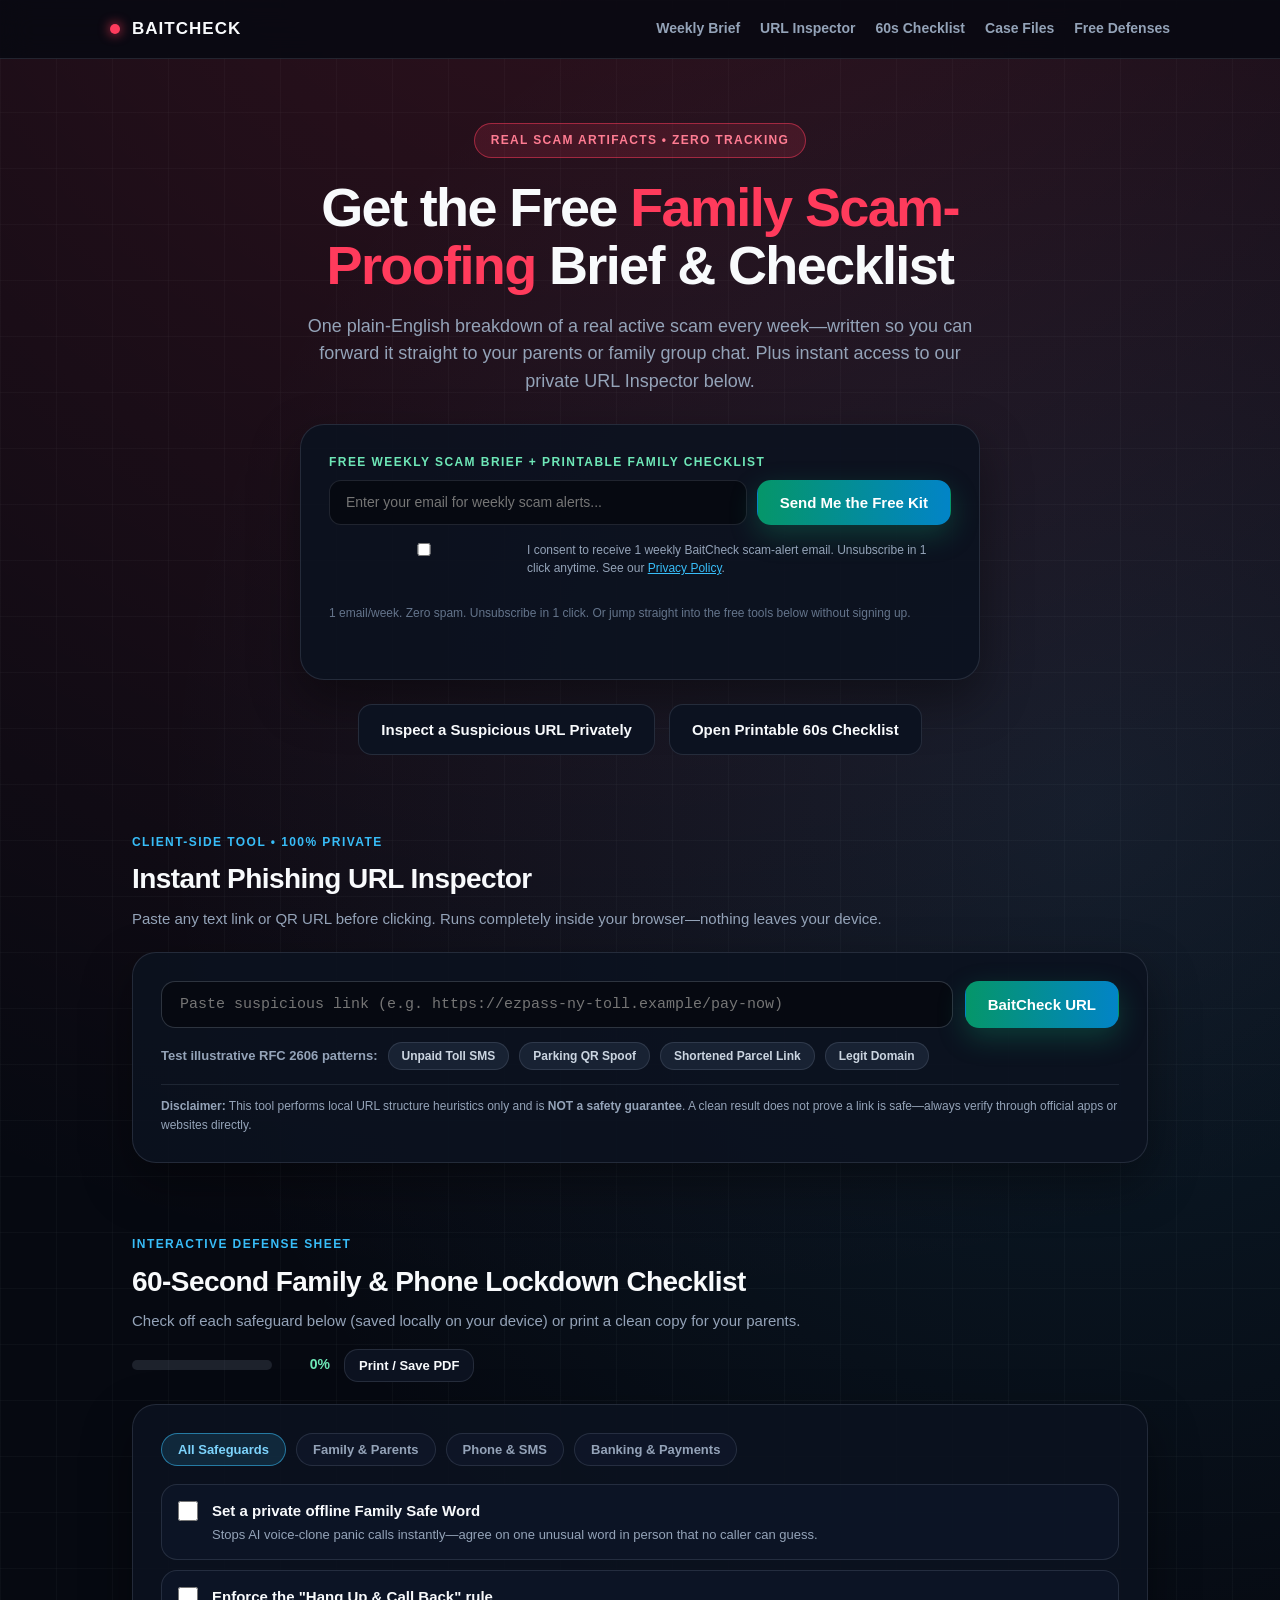
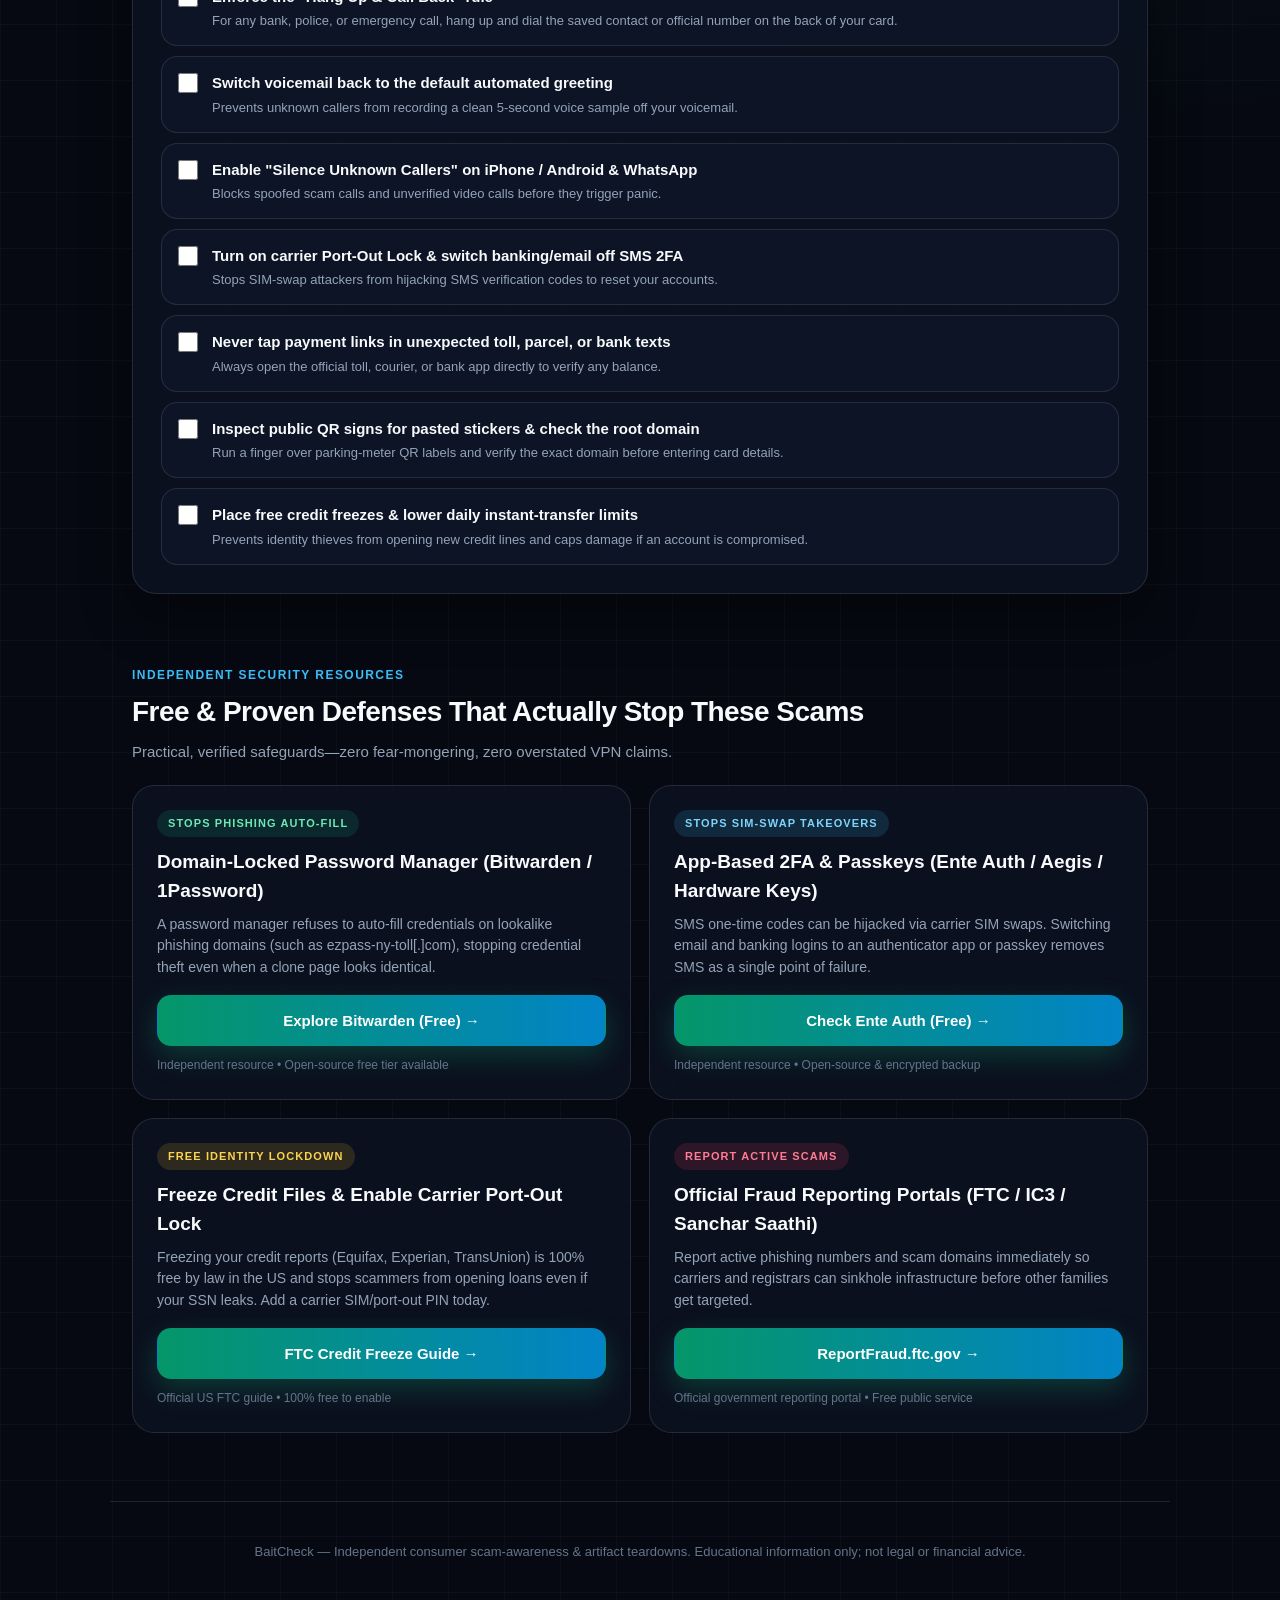
==== index.html @ c1490279 "deploy: initial BaitCheck static hub" ====
<!doctype html>
<html lang="en">
  <head>
    <meta charset="UTF-8" />
    <meta name="viewport" content="width=device-width, initial-scale=1.0" />
    <title>BaitCheck — Free Family Scam Checklist &amp; Private URL Inspector</title>
    <meta
      name="description"
      content="Real consumer scam teardowns, 60-second printable Family Scam-Proofing Checklist, and a 100% private client-side Phishing URL Inspector from BaitCheck."
    />
    <link rel="stylesheet" href="./styles.css" />
  </head>
  <body>
    <header class="nav">
      <div class="container nav-inner">
        <a href="#" class="brand">
          <span class="rec-dot"></span>
          <span id="brand-name">BAITCHECK</span>
        </a>
        <nav class="nav-links">
          <a href="#newsletter">Weekly Brief</a>
          <a href="#inspector">URL Inspector</a>
          <a href="#checklist">60s Checklist</a>
          <a href="#cases">Case Files</a>
          <a href="#tools">Free Defenses</a>
        </nav>
      </div>
    </header>

    <main class="container">
      <!-- Primary Funnel Above the Fold: Email Capture + Immediate Free Checklist -->
      <section class="hero">
        <div class="pill">REAL SCAM ARTIFACTS • ZERO TRACKING</div>
        <h1>
          Get the Free <span>Family Scam-Proofing</span> Brief &amp; Checklist
        </h1>
        <p id="brand-tagline">
          One plain-English breakdown of a real active scam every week—written so you can
          forward it straight to your parents or family group chat. Plus instant access to our private URL Inspector below.
        </p>

        <div id="newsletter" class="panel" style="max-width: 680px; margin: 0 auto 24px; text-align: left;">
          <div class="section-kicker" style="color: #6ee7b7; margin-bottom: 8px;">
            FREE WEEKLY SCAM BRIEF + PRINTABLE FAMILY CHECKLIST
          </div>
          <form id="newsletter-form" class="newsletter-form" style="max-width: 100%;">
            <input type="email" id="newsletter-email" required placeholder="Enter your email for weekly scam alerts..." />
            <button type="submit" class="btn btn-primary">Send Me the Free Kit</button>
            <label style="width: 100%; display: flex; align-items: flex-start; gap: 8px; font-size: 12px; color: #94a3b8; margin-top: 6px; cursor: pointer;">
              <input type="checkbox" id="newsletter-consent" required style="margin-top: 2px; accent-color: #10b981;" />
              <span>I consent to receive 1 weekly BaitCheck scam-alert email. Unsubscribe in 1 click anytime. See our <a href="./privacy.html" style="color: #38bdf8;">Privacy Policy</a>.</span>
            </label>
            <div id="newsletter-msg" class="newsletter-msg"></div>
          </form>
          <p style="font-size: 12px; color: #64748b; margin-top: 10px;">
            1 email/week. Zero spam. Unsubscribe in 1 click. Or jump straight into the free tools below without signing up.
          </p>
        </div>

        <div class="hero-actions">
          <a href="#inspector" class="btn btn-secondary">Inspect a Suspicious URL Privately</a>
          <a href="#checklist" class="btn btn-secondary">Open Printable 60s Checklist</a>
        </div>
      </section>

      <!-- Tool 1: Client-side URL Phishing Inspector -->
      <section id="inspector" class="section">
        <div class="section-header">
          <div>
            <div class="section-kicker">CLIENT-SIDE TOOL • 100% PRIVATE</div>
            <h2>Instant Phishing URL Inspector</h2>
            <p class="section-sub">
              Paste any text link or QR URL before clicking. Runs completely inside your browser—nothing leaves your device.
            </p>
          </div>
        </div>
        <div class="panel">
          <form id="url-form" class="url-form">
            <input
              id="url-input"
              class="url-input"
              type="text"
              placeholder="Paste suspicious link (e.g. https://ezpass-ny-toll.example/pay-now)"
              autocomplete="off"
              spellcheck="false"
            />
            <button type="submit" class="btn btn-primary">BaitCheck URL</button>
          </form>

          <div class="sample-row">
            <span class="sample-label">Test illustrative RFC 2606 patterns:</span>
            <button type="button" class="chip" data-sample="https://ezpass-ny-toll.example/pay-now">
              Unpaid Toll SMS
            </button>
            <button type="button" class="chip" data-sample="https://example-city-gov.pay-zone.example/pay">
              Parking QR Spoof
            </button>
            <button type="button" class="chip" data-sample="https://bit.ly/example-parcel">
              Shortened Parcel Link
            </button>
            <button type="button" class="chip" data-sample="https://accounts.google.com/signin">
              Legit Domain
            </button>
          </div>

          <p style="font-size: 12px; color: #94a3b8; margin-top: 14px; border-top: 1px solid rgba(148,163,184,0.14); padding-top: 12px;">
            <strong>Disclaimer:</strong> This tool performs local URL structure heuristics only and is <strong>NOT a safety guarantee</strong>. A clean result does not prove a link is safe—always verify through official apps or websites directly.
          </p>

          <div id="url-result" class="url-result" aria-live="polite"></div>
        </div>
      </section>

      <!-- Tool 2: 60-Second Family Lockdown Checklist -->
      <section id="checklist" class="section">
        <div class="section-header">
          <div>
            <div class="section-kicker">INTERACTIVE DEFENSE SHEET</div>
            <h2>60-Second Family &amp; Phone Lockdown Checklist</h2>
            <p class="section-sub">
              Check off each safeguard below (saved locally on your device) or print a clean copy for your parents.
            </p>
          </div>
          <div class="progress-bar-wrap">
            <div class="progress-track">
              <div id="checklist-progress-fill" class="progress-fill"></div>
            </div>
            <span id="checklist-progress-pct" class="progress-pct">0%</span>
            <button type="button" id="print-checklist" class="btn btn-secondary no-print" style="padding: 8px 14px; font-size: 13px;">
              Print / Save PDF
            </button>
          </div>
        </div>

        <div class="panel">
          <div class="tabs" id="checklist-tabs">
            <button type="button" class="tab-btn active" data-cat="all">All Safeguards</button>
            <button type="button" class="tab-btn" data-cat="family">Family &amp; Parents</button>
            <button type="button" class="tab-btn" data-cat="mobile">Phone &amp; SMS</button>
            <button type="button" class="tab-btn" data-cat="finance">Banking &amp; Payments</button>
          </div>
          <div id="checklist-items" class="checklist"></div>
        </div>
      </section>

      <!-- Auto-synced Case Files Archive -->
      <section id="cases" class="section">
        <div class="section-header">
          <div>
            <div class="section-kicker">VERIFIED TEARDOWN ARCHIVE</div>
            <h2>Recent BaitCheck Case Files</h2>
            <p class="section-sub">
              Written red-flag notes and defense protocols from our consumer scam breakdowns.
            </p>
          </div>
        </div>
        <div id="case-files-grid" class="cards-grid"></div>
      </section>

      <!-- Honest Independent Defenses (Zero fake partner claims!) -->
      <section id="tools" class="section">
        <div class="section-header">
          <div>
            <div class="section-kicker">INDEPENDENT SECURITY RESOURCES</div>
            <h2>Free &amp; Proven Defenses That Actually Stop These Scams</h2>
            <p class="section-sub">
              Practical, verified safeguards—zero fear-mongering, zero overstated VPN claims.
            </p>
          </div>
        </div>

        <div id="disclosure-banner" class="disclosure" style="display: none;"></div>
        <div id="affiliate-cards" class="cards-grid"></div>
      </section>
    </main>

    <footer class="footer container">
      <p>
        BaitCheck — Independent consumer scam-awareness &amp; artifact teardowns. Educational information only; not legal or financial advice.
      </p>
    </footer>

    <script src="./config.js"></script>
    <script src="./episodes-data.js"></script>
    <script src="./app.js"></script>
  </body>
</html>
---- styles.css ----
:root {
  --bg: #060911;
  --surface: #0c1220;
  --surface-2: #11192c;
  --border: rgba(148, 163, 184, 0.18);
  --text: #f8fafc;
  --muted: #94a3b8;
  --danger: #ff3b5c;
  --danger-bg: rgba(255, 59, 92, 0.14);
  --cyan: #38bdf8;
  --cyan-bg: rgba(56, 189, 248, 0.14);
  --emerald: #10b981;
  --emerald-bg: rgba(16, 185, 129, 0.14);
  --amber: #fbbf24;
  --amber-bg: rgba(251, 191, 36, 0.14);
}

* {
  box-sizing: border-box;
  margin: 0;
  padding: 0;
}

html {
  scroll-behavior: smooth;
}

body {
  font-family: Inter, -apple-system, BlinkMacSystemFont, 'Segoe UI', Roboto, sans-serif;
  background-color: var(--bg);
  color: var(--text);
  line-height: 1.55;
  min-height: 100vh;
  background-image:
    radial-gradient(circle at 50% -10%, rgba(255, 59, 92, 0.18), transparent 45%),
    radial-gradient(circle at 85% 25%, rgba(56, 189, 248, 0.11), transparent 35%),
    linear-gradient(to right, rgba(148, 163, 184, 0.045) 1px, transparent 1px),
    linear-gradient(to bottom, rgba(148, 163, 184, 0.045) 1px, transparent 1px);
  background-size: 100% 100%, 100% 100%, 56px 56px, 56px 56px;
}

.container {
  max-width: 1060px;
  margin: 0 auto;
  padding: 0 22px;
}

/* Header */
.nav {
  position: sticky;
  top: 0;
  z-index: 30;
  backdrop-filter: blur(14px);
  background: rgba(6, 9, 17, 0.84);
  border-bottom: 1px solid var(--border);
}

.nav-inner {
  display: flex;
  align-items: center;
  justify-content: space-between;
  padding: 16px 0;
  gap: 16px;
}

.brand {
  display: flex;
  align-items: center;
  gap: 12px;
  font-weight: 900;
  font-size: 17px;
  letter-spacing: 0.06em;
  text-transform: uppercase;
  text-decoration: none;
  color: var(--text);
}

.rec-dot {
  width: 10px;
  height: 10px;
  border-radius: 50%;
  background: var(--danger);
  box-shadow: 0 0 12px var(--danger);
}

.nav-links {
  display: flex;
  gap: 20px;
  align-items: center;
  flex-wrap: wrap;
}

.nav-links a {
  color: var(--muted);
  text-decoration: none;
  font-size: 14px;
  font-weight: 600;
  transition: color 0.15s ease;
}

.nav-links a:hover {
  color: var(--text);
}

/* Hero */
.hero {
  padding: 64px 0 42px;
  text-align: center;
}

.pill {
  display: inline-flex;
  align-items: center;
  gap: 8px;
  padding: 7px 16px;
  border-radius: 999px;
  font-size: 12px;
  font-weight: 800;
  letter-spacing: 0.11em;
  text-transform: uppercase;
  border: 1px solid rgba(255, 59, 92, 0.5);
  background: var(--danger-bg);
  color: #ff7c92;
  margin-bottom: 20px;
}

.hero h1 {
  font-size: clamp(32px, 5vw, 54px);
  font-weight: 900;
  line-height: 1.08;
  letter-spacing: -0.03em;
  max-width: 820px;
  margin: 0 auto 18px;
}

.hero h1 span {
  color: var(--danger);
}

.hero p {
  font-size: 18px;
  color: var(--muted);
  max-width: 670px;
  margin: 0 auto 28px;
}

.hero-actions {
  display: flex;
  justify-content: center;
  gap: 14px;
  flex-wrap: wrap;
}

.btn {
  display: inline-flex;
  align-items: center;
  justify-content: center;
  gap: 8px;
  padding: 13px 22px;
  border-radius: 14px;
  font-size: 15px;
  font-weight: 700;
  text-decoration: none;
  border: 1px solid transparent;
  cursor: pointer;
  transition: transform 0.12s ease, opacity 0.15s ease, border-color 0.15s ease;
}

.btn:hover {
  transform: translateY(-1px);
}

.btn-primary {
  background: linear-gradient(90deg, #059669 0%, #0284c7 100%);
  color: #fff;
  box-shadow: 0 10px 28px rgba(16, 185, 129, 0.25);
}

.btn-secondary {
  background: var(--surface);
  color: var(--text);
  border-color: var(--border);
}

.btn-secondary:hover {
  border-color: rgba(56, 189, 248, 0.55);
}

/* Sections */
.section {
  padding: 36px 0;
}

.section-header {
  display: flex;
  align-items: flex-end;
  justify-content: space-between;
  gap: 16px;
  margin-bottom: 22px;
  flex-wrap: wrap;
}

.section-kicker {
  color: var(--cyan);
  font-size: 12px;
  font-weight: 800;
  letter-spacing: 0.12em;
  text-transform: uppercase;
  margin-bottom: 6px;
}

.section h2 {
  font-size: 28px;
  font-weight: 900;
  letter-spacing: -0.02em;
}

.section-sub {
  color: var(--muted);
  font-size: 15px;
  margin-top: 6px;
}

.panel {
  background: rgba(12, 18, 32, 0.9);
  border: 1px solid var(--border);
  border-radius: 24px;
  padding: 28px;
  box-shadow: 0 20px 50px rgba(0, 0, 0, 0.4);
}

/* URL Inspector */
.url-form {
  display: flex;
  gap: 12px;
  flex-wrap: wrap;
}

.url-input {
  flex: 1;
  min-width: 240px;
  background: #060911;
  color: var(--text);
  border: 1px solid rgba(148, 163, 184, 0.28);
  border-radius: 14px;
  padding: 14px 18px;
  font-size: 15px;
  font-family: ui-monospace, SFMono-Regular, Menlo, monospace;
}

.url-input:focus {
  outline: none;
  border-color: var(--cyan);
}

.sample-row {
  display: flex;
  gap: 10px;
  flex-wrap: wrap;
  margin-top: 14px;
  align-items: center;
}

.sample-label {
  font-size: 13px;
  color: var(--muted);
  font-weight: 600;
}

.chip {
  background: rgba(30, 41, 59, 0.75);
  color: #cbd5e1;
  border: 1px solid var(--border);
  border-radius: 999px;
  padding: 6px 13px;
  font-size: 12px;
  font-weight: 700;
  cursor: pointer;
}

.chip:hover {
  border-color: var(--cyan);
  color: #fff;
}

.url-result {
  margin-top: 22px;
  border-radius: 18px;
  padding: 20px;
  border: 1px solid var(--border);
  background: #080d19;
  display: none;
}

.url-result.visible {
  display: block;
}

.verdict-row {
  display: flex;
  align-items: center;
  justify-content: space-between;
  gap: 12px;
  flex-wrap: wrap;
  margin-bottom: 16px;
}

.verdict-badge {
  display: inline-flex;
  align-items: center;
  gap: 8px;
  padding: 6px 14px;
  border-radius: 999px;
  font-size: 13px;
  font-weight: 800;
  letter-spacing: 0.08em;
}

.verdict-high {
  background: var(--danger-bg);
  color: #ff7c92;
  border: 1px solid rgba(255, 59, 92, 0.55);
}

.verdict-medium {
  background: var(--amber-bg);
  color: #fcd34d;
  border: 1px solid rgba(251, 191, 36, 0.55);
}

.verdict-low {
  background: var(--emerald-bg);
  color: #6ee7b7;
  border: 1px solid rgba(16, 185, 129, 0.55);
}

.domain-grid {
  display: grid;
  grid-template-columns: repeat(auto-fit, minmax(210px, 1fr));
  gap: 12px;
  margin-bottom: 16px;
}

.domain-box {
  background: rgba(15, 23, 42, 0.85);
  border: 1px solid var(--border);
  border-radius: 14px;
  padding: 12px 14px;
}

.domain-box small {
  display: block;
  font-size: 11px;
  color: var(--muted);
  text-transform: uppercase;
  letter-spacing: 0.08em;
  margin-bottom: 4px;
}

.domain-box code {
  font-family: ui-monospace, SFMono-Regular, Menlo, monospace;
  font-size: 14px;
  color: var(--text);
  word-break: break-all;
}

.flags-list {
  list-style: none;
  display: flex;
  flex-direction: column;
  gap: 8px;
}

.flags-list li {
  font-size: 14px;
  color: #e2e8f0;
  padding: 10px 14px;
  border-radius: 12px;
  background: rgba(30, 41, 59, 0.55);
}

/* Checklist */
.progress-bar-wrap {
  display: flex;
  align-items: center;
  gap: 14px;
  min-width: 240px;
}

.progress-track {
  flex: 1;
  min-width: 140px;
  height: 10px;
  background: rgba(148, 163, 184, 0.16);
  border-radius: 999px;
  overflow: hidden;
}

.progress-fill {
  height: 100%;
  width: 0%;
  background: linear-gradient(90deg, #10b981 0%, #38bdf8 100%);
  transition: width 0.25s ease;
}

.progress-pct {
  font-weight: 800;
  font-size: 14px;
  color: #6ee7b7;
  min-width: 44px;
  text-align: right;
}

.tabs {
  display: flex;
  gap: 10px;
  flex-wrap: wrap;
  margin-bottom: 18px;
}

.tab-btn {
  background: rgba(15, 23, 42, 0.8);
  color: var(--muted);
  border: 1px solid var(--border);
  border-radius: 999px;
  padding: 8px 16px;
  font-size: 13px;
  font-weight: 700;
  cursor: pointer;
}

.tab-btn.active {
  background: var(--cyan-bg);
  color: #7dd3fc;
  border-color: rgba(56, 189, 248, 0.55);
}

.checklist {
  display: flex;
  flex-direction: column;
  gap: 10px;
}

.check-item {
  display: flex;
  align-items: flex-start;
  gap: 14px;
  padding: 14px 16px;
  border-radius: 16px;
  background: rgba(15, 23, 42, 0.65);
  border: 1px solid var(--border);
  cursor: pointer;
  transition: border-color 0.15s ease, background 0.15s ease;
}

.check-item:hover {
  border-color: rgba(56, 189, 248, 0.45);
}

.check-item.checked {
  border-color: rgba(16, 185, 129, 0.45);
  background: rgba(16, 185, 129, 0.08);
}

.check-item input {
  width: 20px;
  height: 20px;
  margin-top: 2px;
  accent-color: var(--emerald);
  cursor: pointer;
}

.check-title {
  font-weight: 700;
  font-size: 15px;
  color: var(--text);
}

.check-item.checked .check-title {
  text-decoration: line-through;
  color: #94a3b8;
}

.check-desc {
  font-size: 13px;
  color: var(--muted);
  margin-top: 3px;
}

/* Affiliate Cards */
.disclosure {
  font-size: 13px;
  color: var(--muted);
  background: rgba(15, 23, 42, 0.72);
  border: 1px solid var(--border);
  border-radius: 12px;
  padding: 10px 14px;
  margin-bottom: 18px;
}

.cards-grid {
  display: grid;
  grid-template-columns: repeat(auto-fit, minmax(290px, 1fr));
  gap: 18px;
}

#affiliate-cards {
  grid-template-columns: repeat(2, minmax(0, 1fr));
}

@media (max-width: 720px) {
  #affiliate-cards {
    grid-template-columns: 1fr;
  }
}

.tool-card {
  background: rgba(12, 18, 32, 0.92);
  border: 1px solid var(--border);
  border-radius: 22px;
  padding: 24px;
  display: flex;
  flex-direction: column;
  justify-content: space-between;
  gap: 16px;
}

.tool-badge {
  display: inline-block;
  font-size: 11px;
  font-weight: 800;
  letter-spacing: 0.1em;
  padding: 5px 11px;
  border-radius: 999px;
  margin-bottom: 10px;
}

.accent-danger .tool-badge { background: var(--danger-bg); color: #ff7c92; }
.accent-cyan .tool-badge { background: var(--cyan-bg); color: #7dd3fc; }
.accent-emerald .tool-badge { background: var(--emerald-bg); color: #6ee7b7; }
.accent-amber .tool-badge { background: var(--amber-bg); color: #fcd34d; }

.tool-card h3 {
  font-size: 19px;
  font-weight: 800;
  margin-bottom: 8px;
}

.tool-card p {
  color: var(--muted);
  font-size: 14px;
}

.partner-note {
  font-size: 12px;
  color: #64748b;
  margin-top: 10px;
}

/* Case Files */
.case-card {
  background: rgba(12, 18, 32, 0.9);
  border: 1px solid var(--border);
  border-radius: 20px;
  padding: 22px;
  display: flex;
  flex-direction: column;
  gap: 12px;
}

.case-meta {
  display: flex;
  justify-content: space-between;
  font-size: 12px;
  font-weight: 800;
  letter-spacing: 0.08em;
  color: #ff7c92;
}

.case-card h3 {
  font-size: 18px;
  font-weight: 800;
}

.case-bullets {
  list-style: none;
  display: flex;
  flex-direction: column;
  gap: 6px;
}

.case-bullets li {
  font-size: 13px;
  color: #cbd5e1;
}

/* Newsletter */
.newsletter-box {
  background: linear-gradient(135deg, rgba(16, 185, 129, 0.12), rgba(56, 189, 248, 0.12));
  border: 1px solid rgba(56, 189, 248, 0.35);
  border-radius: 24px;
  padding: 32px;
  display: flex;
  align-items: center;
  justify-content: space-between;
  gap: 24px;
  flex-wrap: wrap;
}

.newsletter-form {
  display: flex;
  gap: 10px;
  flex-wrap: wrap;
  flex: 1;
  min-width: 260px;
  max-width: 460px;
}

.newsletter-form input {
  flex: 1;
  min-width: 190px;
  background: #060911;
  color: var(--text);
  border: 1px solid var(--border);
  border-radius: 12px;
  padding: 13px 16px;
  font-size: 14px;
}

.newsletter-msg {
  width: 100%;
  font-size: 13px;
  color: #6ee7b7;
  margin-top: 6px;
}

.footer {
  padding: 40px 0 60px;
  text-align: center;
  color: #64748b;
  font-size: 13px;
  border-top: 1px solid var(--border);
  margin-top: 32px;
}

@media print {
  body {
    background: #fff !important;
    color: #111 !important;
  }
  .nav, #inspector, #tools, #newsletter, .hero-actions, .tabs, .no-print {
    display: none !important;
  }
  .panel, .check-item, .case-card {
    background: #fff !important;
    color: #111 !important;
    border: 1px solid #ccc !important;
    box-shadow: none !important;
  }
  .check-title, .check-desc, .section h2 {
    color: #111 !important;
  }
}
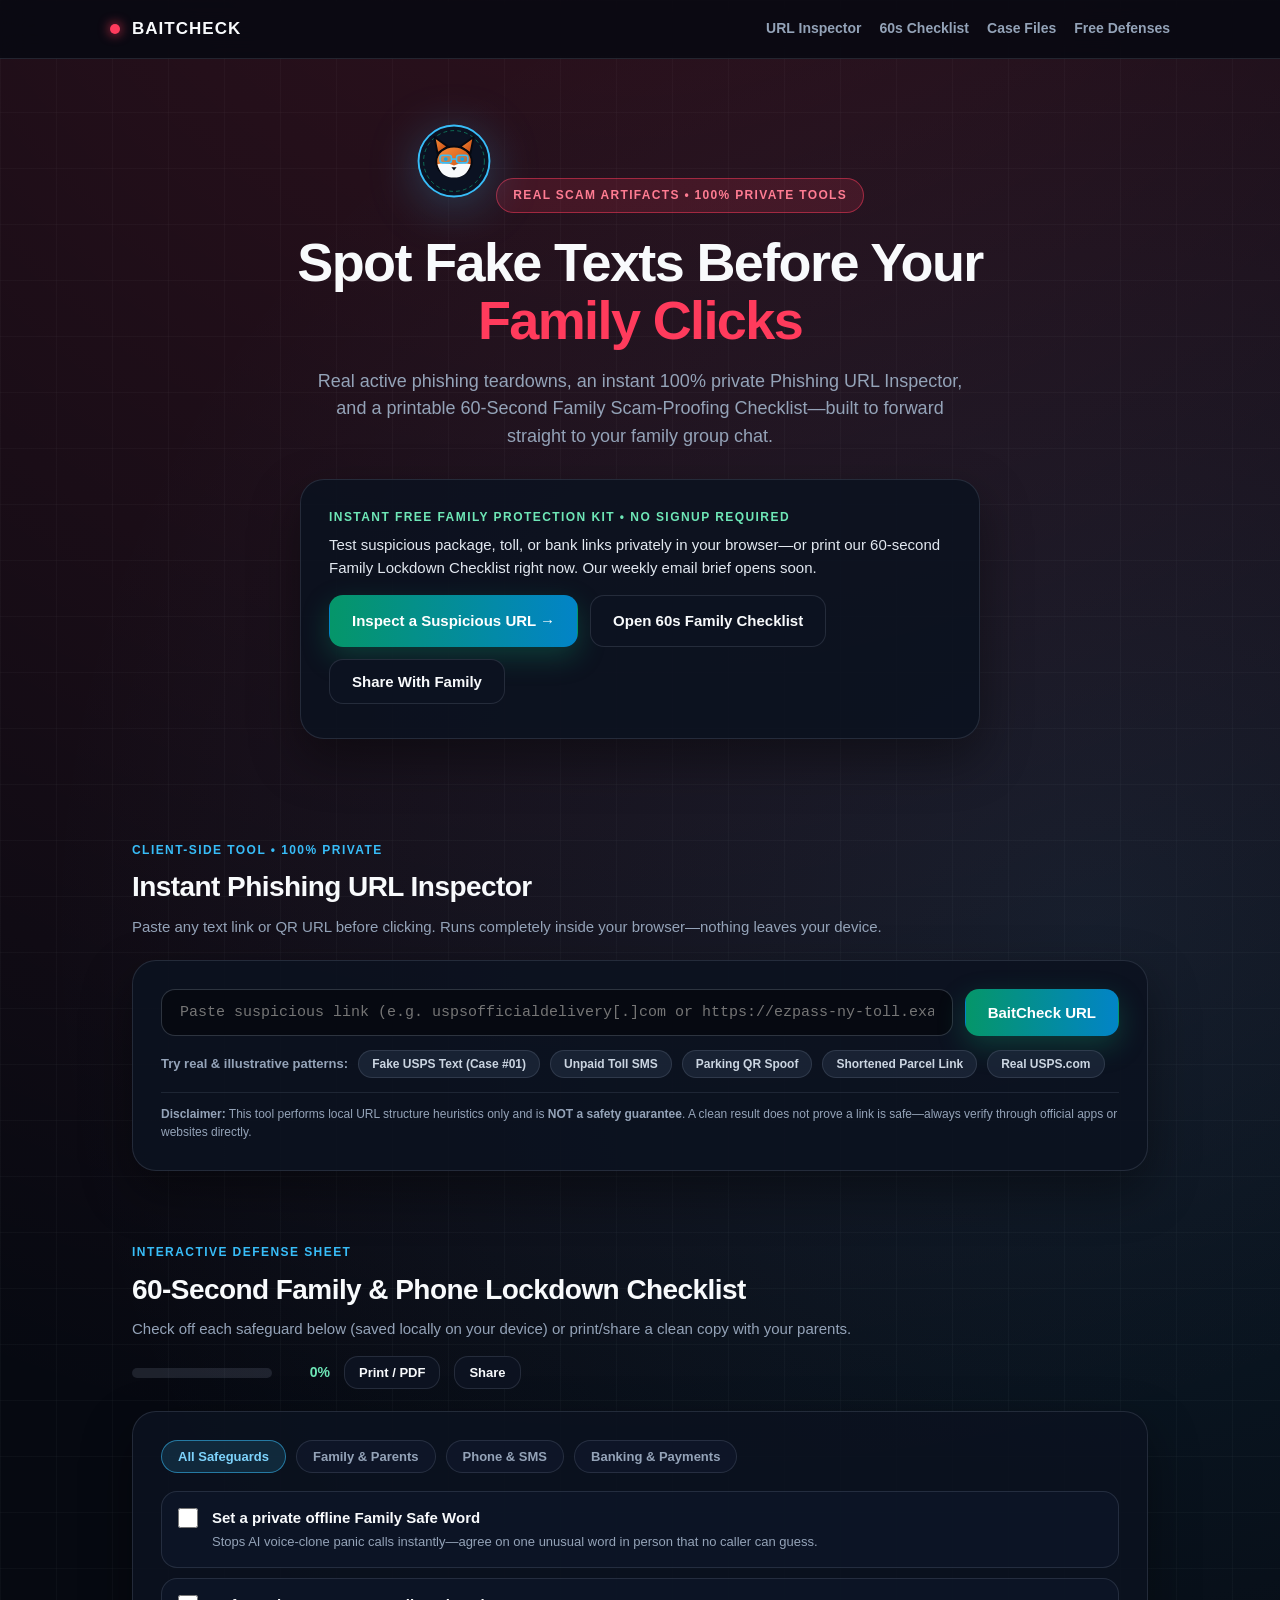
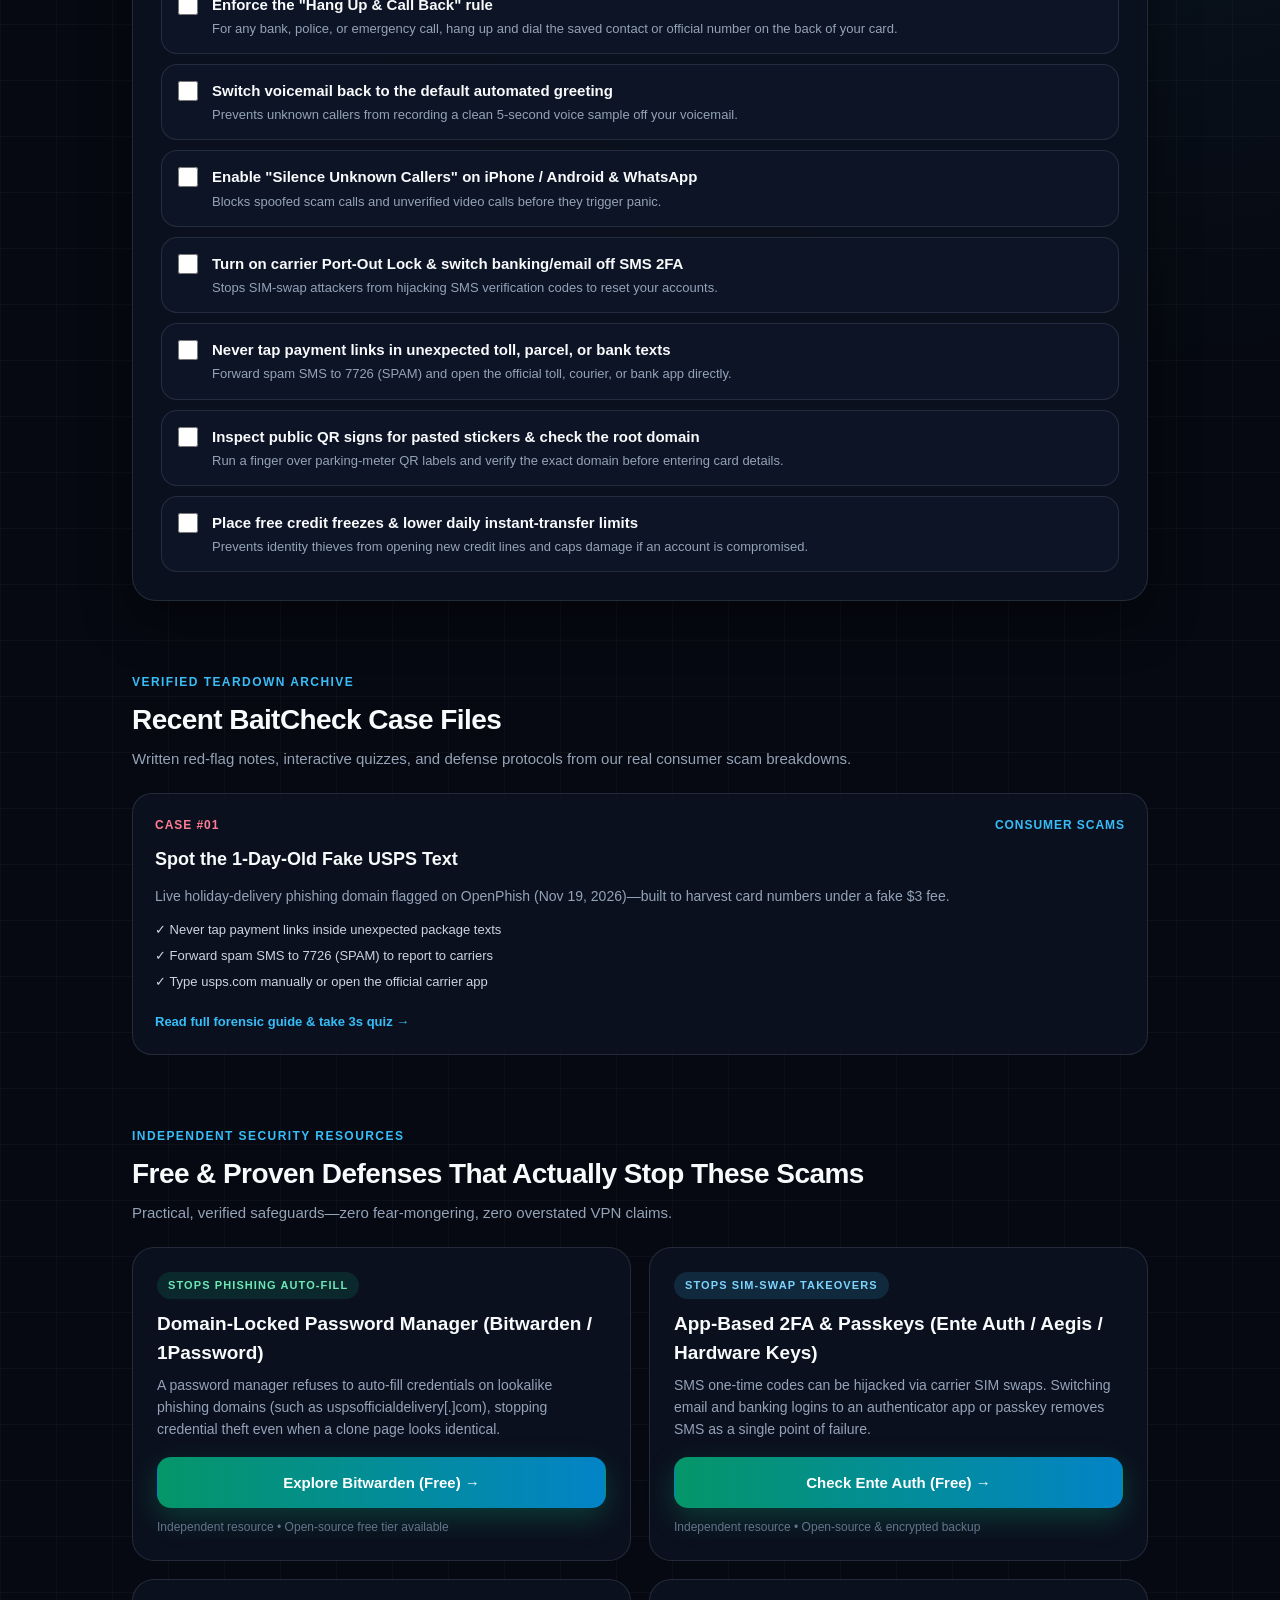
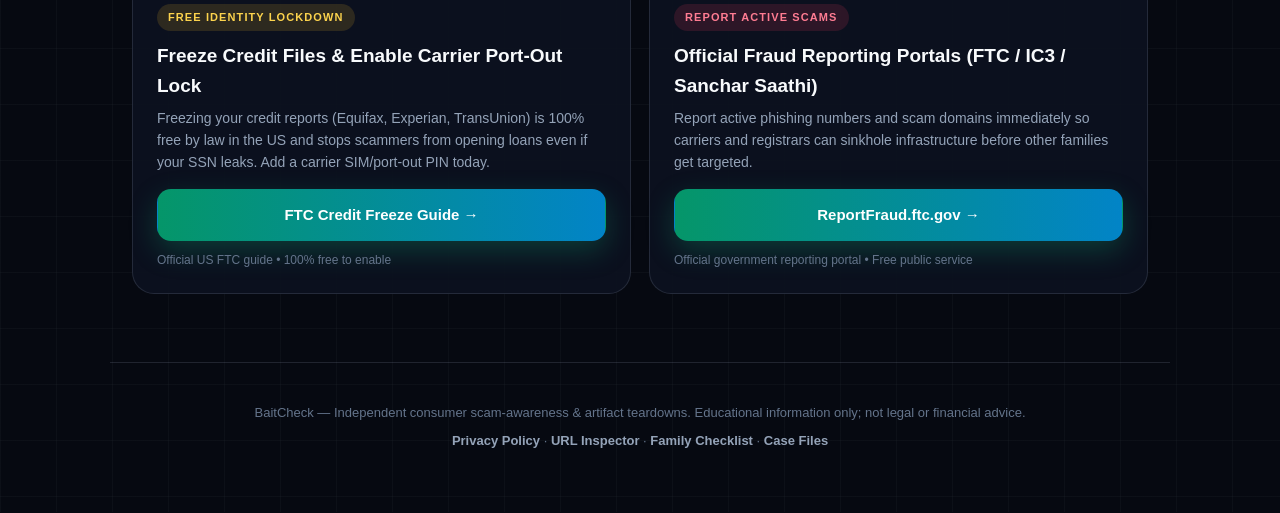
==== commit f81612a6: "deploy: update BaitCheck hub (2026-11-19T20:38Z)" ====
--- a/index.html
+++ b/index.html
@@ -8,6 +8,24 @@
       name="description"
       content="Real consumer scam teardowns, 60-second printable Family Scam-Proofing Checklist, and a 100% private client-side Phishing URL Inspector from BaitCheck."
     />
+    <link rel="icon" type="image/svg+xml" href="./favicon.svg" />
+    <link rel="canonical" href="https://pratham1997.github.io/baitcheck-web/" />
+    <meta property="og:type" content="website" />
+    <meta property="og:site_name" content="BaitCheck" />
+    <meta property="og:title" content="BaitCheck — Free Family Scam Checklist &amp; Private URL Inspector" />
+    <meta
+      property="og:description"
+      content="Inspect suspicious texts &amp; links privately in your browser, print the 60-second Family Scam Lockdown Checklist, and read real scam artifact teardowns."
+    />
+    <meta property="og:url" content="https://pratham1997.github.io/baitcheck-web/" />
+    <meta property="og:image" content="https://pratham1997.github.io/baitcheck-web/og-card.png" />
+    <meta name="twitter:card" content="summary_large_image" />
+    <meta name="twitter:title" content="BaitCheck — Free Family Scam Checklist &amp; Private URL Inspector" />
+    <meta
+      name="twitter:description"
+      content="Inspect suspicious texts &amp; links privately in your browser, print the 60-second Family Scam Lockdown Checklist, and read real scam artifact teardowns."
+    />
+    <meta name="twitter:image" content="https://pratham1997.github.io/baitcheck-web/og-card.png" />
     <link rel="stylesheet" href="./styles.css" />
   </head>
   <body>
@@ -17,8 +35,7 @@
           <span class="rec-dot"></span>
           <span id="brand-name">BAITCHECK</span>
         </a>
-        <nav class="nav-links">
-          <a href="#newsletter">Weekly Brief</a>
+        <nav class="nav-links" aria-label="Primary">
           <a href="#inspector">URL Inspector</a>
           <a href="#checklist">60s Checklist</a>
           <a href="#cases">Case Files</a>
@@ -28,36 +45,77 @@
     </header>
 
     <main class="container">
-      <!-- Primary Funnel Above the Fold: Email Capture + Immediate Free Checklist -->
+      <!-- Primary Hero Above the Fold -->
       <section class="hero">
-        <div class="pill">REAL SCAM ARTIFACTS • ZERO TRACKING</div>
+        <div class="hero-emblem" aria-hidden="true">
+          <svg viewBox="0 0 120 120" width="76" height="76">
+            <defs>
+              <linearGradient id="heroFoxFur" x1="0%" y1="0%" x2="100%" y2="100%">
+                <stop offset="0%" stop-color="#FB923C" />
+                <stop offset="100%" stop-color="#C2410C" />
+              </linearGradient>
+            </defs>
+            <circle cx="60" cy="60" r="56" fill="#0B1222" stroke="#38BDF8" stroke-width="3" />
+            <circle cx="60" cy="60" r="48" fill="none" stroke="#10B981" stroke-width="1.5" stroke-dasharray="6 5" opacity="0.55" />
+            <polygon points="34,48 29,22 50,37" fill="url(#heroFoxFur)" stroke="#060911" stroke-width="3" stroke-linejoin="round" />
+            <polygon points="86,48 91,22 70,37" fill="url(#heroFoxFur)" stroke="#060911" stroke-width="3" stroke-linejoin="round" />
+            <ellipse cx="60" cy="61" rx="28" ry="24" fill="url(#heroFoxFur)" stroke="#060911" stroke-width="3" />
+            <path d="M 34 65 Q 48 61 60 67 Q 72 61 86 65 C 82 81 72 86 60 86 C 48 86 38 81 34 65 Z" fill="#F8FAFC" />
+            <rect x="38" y="51" width="18" height="12" rx="4" fill="rgba(56,189,248,0.22)" stroke="#38BDF8" stroke-width="2.5" />
+            <rect x="64" y="51" width="18" height="12" rx="4" fill="rgba(56,189,248,0.22)" stroke="#38BDF8" stroke-width="2.5" />
+            <line x1="56" y1="57" x2="64" y2="57" stroke="#38BDF8" stroke-width="2.5" />
+            <circle cx="47" cy="57" r="3" fill="#0EA5E9" />
+            <circle cx="73" cy="57" r="3" fill="#0EA5E9" />
+            <polygon points="56,70 64,70 60,75" fill="#060911" />
+          </svg>
+        </div>
+
+        <div class="pill">REAL SCAM ARTIFACTS • 100% PRIVATE TOOLS</div>
         <h1>
-          Get the Free <span>Family Scam-Proofing</span> Brief &amp; Checklist
+          Spot Fake Texts Before Your <span>Family Clicks</span>
         </h1>
         <p id="brand-tagline">
-          One plain-English breakdown of a real active scam every week—written so you can
-          forward it straight to your parents or family group chat. Plus instant access to our private URL Inspector below.
+          Real active phishing teardowns, an instant 100% private Phishing URL Inspector, and a
+          printable 60-Second Family Scam-Proofing Checklist—built to forward straight to your family group chat.
         </p>
 
+        <!-- Primary Newsletter Card (auto-switches cleanly between live endpoint & instant-kit mode) -->
         <div id="newsletter" class="panel" style="max-width: 680px; margin: 0 auto 24px; text-align: left;">
-          <div class="section-kicker" style="color: #6ee7b7; margin-bottom: 8px;">
-            FREE WEEKLY SCAM BRIEF + PRINTABLE FAMILY CHECKLIST
-          </div>
-          <form id="newsletter-form" class="newsletter-form" style="max-width: 100%;">
-            <input type="email" id="newsletter-email" required placeholder="Enter your email for weekly scam alerts..." />
-            <button type="submit" class="btn btn-primary">Send Me the Free Kit</button>
-            <label style="width: 100%; display: flex; align-items: flex-start; gap: 8px; font-size: 12px; color: #94a3b8; margin-top: 6px; cursor: pointer;">
-              <input type="checkbox" id="newsletter-consent" required style="margin-top: 2px; accent-color: #10b981;" />
-              <span>I consent to receive 1 weekly BaitCheck scam-alert email. Unsubscribe in 1 click anytime. See our <a href="./privacy.html" style="color: #38bdf8;">Privacy Policy</a>.</span>
-            </label>
-            <div id="newsletter-msg" class="newsletter-msg"></div>
-          </form>
-          <p style="font-size: 12px; color: #64748b; margin-top: 10px;">
-            1 email/week. Zero spam. Unsubscribe in 1 click. Or jump straight into the free tools below without signing up.
-          </p>
-        </div>
-
-        <div class="hero-actions">
+          <div id="newsletter-live-wrap">
+            <div class="section-kicker" style="color: #6ee7b7; margin-bottom: 8px;">
+              FREE WEEKLY SCAM BRIEF + PRINTABLE FAMILY CHECKLIST
+            </div>
+            <form id="newsletter-form" class="newsletter-form" style="max-width: 100%;">
+              <input type="email" id="newsletter-email" required placeholder="Enter your email for weekly scam alerts..." />
+              <button type="submit" class="btn btn-primary">Send Me the Free Kit</button>
+              <label style="width: 100%; display: flex; align-items: flex-start; gap: 8px; font-size: 12px; color: #94a3b8; margin-top: 6px; cursor: pointer;">
+                <input type="checkbox" id="newsletter-consent" required style="margin-top: 2px; accent-color: #10b981;" />
+                <span>I consent to receive 1 weekly BaitCheck scam-alert email. Unsubscribe in 1 click anytime. See our <a href="./privacy.html" style="color: #38bdf8;">Privacy Policy</a>.</span>
+              </label>
+              <div id="newsletter-msg" class="newsletter-msg"></div>
+            </form>
+            <p style="font-size: 12px; color: #64748b; margin-top: 10px;">
+              1 email/week. Zero spam. Unsubscribe in 1 click. Or use the free tools below without signing up.
+            </p>
+          </div>
+
+          <div id="newsletter-instant-wrap" style="display: none;">
+            <div class="section-kicker" style="color: #6ee7b7; margin-bottom: 6px;">
+              INSTANT FREE FAMILY PROTECTION KIT • NO SIGNUP REQUIRED
+            </div>
+            <p style="font-size: 15px; color: #e2e8f0; margin: 0 0 16px; max-width: 100%;">
+              Test suspicious package, toll, or bank links privately in your browser—or print our 60-second Family Lockdown Checklist right now. Our weekly email brief opens soon.
+            </p>
+            <div style="display: flex; gap: 12px; flex-wrap: wrap;">
+              <a href="#inspector" class="btn btn-primary">Inspect a Suspicious URL →</a>
+              <a href="#checklist" class="btn btn-secondary">Open 60s Family Checklist</a>
+              <button type="button" id="share-hub-btn" class="btn btn-secondary">Share With Family</button>
+            </div>
+            <div id="share-hub-msg" class="newsletter-msg"></div>
+          </div>
+        </div>
+
+        <div class="hero-actions" id="hero-secondary-actions">
           <a href="#inspector" class="btn btn-secondary">Inspect a Suspicious URL Privately</a>
           <a href="#checklist" class="btn btn-secondary">Open Printable 60s Checklist</a>
         </div>
@@ -80,7 +138,7 @@
               id="url-input"
               class="url-input"
               type="text"
-              placeholder="Paste suspicious link (e.g. https://ezpass-ny-toll.example/pay-now)"
+              placeholder="Paste suspicious link (e.g. uspsofficialdelivery[.]com or https://ezpass-ny-toll.example/pay)"
               autocomplete="off"
               spellcheck="false"
             />
@@ -88,7 +146,10 @@
           </form>
 
           <div class="sample-row">
-            <span class="sample-label">Test illustrative RFC 2606 patterns:</span>
+            <span class="sample-label">Try real &amp; illustrative patterns:</span>
+            <button type="button" class="chip" data-sample="uspsofficialdelivery[.]com">
+              Fake USPS Text (Case #01)
+            </button>
             <button type="button" class="chip" data-sample="https://ezpass-ny-toll.example/pay-now">
               Unpaid Toll SMS
             </button>
@@ -98,8 +159,8 @@
             <button type="button" class="chip" data-sample="https://bit.ly/example-parcel">
               Shortened Parcel Link
             </button>
-            <button type="button" class="chip" data-sample="https://accounts.google.com/signin">
-              Legit Domain
+            <button type="button" class="chip" data-sample="https://usps.com/">
+              Real USPS.com
             </button>
           </div>
 
@@ -118,7 +179,7 @@
             <div class="section-kicker">INTERACTIVE DEFENSE SHEET</div>
             <h2>60-Second Family &amp; Phone Lockdown Checklist</h2>
             <p class="section-sub">
-              Check off each safeguard below (saved locally on your device) or print a clean copy for your parents.
+              Check off each safeguard below (saved locally on your device) or print/share a clean copy with your parents.
             </p>
           </div>
           <div class="progress-bar-wrap">
@@ -127,7 +188,10 @@
             </div>
             <span id="checklist-progress-pct" class="progress-pct">0%</span>
             <button type="button" id="print-checklist" class="btn btn-secondary no-print" style="padding: 8px 14px; font-size: 13px;">
-              Print / Save PDF
+              Print / PDF
+            </button>
+            <button type="button" id="share-checklist" class="btn btn-secondary no-print" style="padding: 8px 14px; font-size: 13px;">
+              Share
             </button>
           </div>
         </div>
@@ -150,14 +214,14 @@
             <div class="section-kicker">VERIFIED TEARDOWN ARCHIVE</div>
             <h2>Recent BaitCheck Case Files</h2>
             <p class="section-sub">
-              Written red-flag notes and defense protocols from our consumer scam breakdowns.
+              Written red-flag notes, interactive quizzes, and defense protocols from our real consumer scam breakdowns.
             </p>
           </div>
         </div>
         <div id="case-files-grid" class="cards-grid"></div>
       </section>
 
-      <!-- Honest Independent Defenses (Zero fake partner claims!) -->
+      <!-- Honest Independent Defenses -->
       <section id="tools" class="section">
         <div class="section-header">
           <div>
@@ -177,6 +241,12 @@
     <footer class="footer container">
       <p>
         BaitCheck — Independent consumer scam-awareness &amp; artifact teardowns. Educational information only; not legal or financial advice.
+      </p>
+      <p style="margin-top: 8px;">
+        <a href="./privacy.html" class="footer-link">Privacy Policy</a> ·
+        <a href="#inspector" class="footer-link">URL Inspector</a> ·
+        <a href="#checklist" class="footer-link">Family Checklist</a> ·
+        <a href="#cases" class="footer-link">Case Files</a>
       </p>
     </footer>
 
--- a/styles.css
+++ b/styles.css
@@ -85,9 +85,16 @@
 
 .nav-links {
   display: flex;
-  gap: 20px;
-  align-items: center;
-  flex-wrap: wrap;
+  gap: 18px;
+  align-items: center;
+  flex-wrap: nowrap;
+  overflow-x: auto;
+  scrollbar-width: none;
+  -webkit-overflow-scrolling: touch;
+}
+
+.nav-links::-webkit-scrollbar {
+  display: none;
 }
 
 .nav-links a {
@@ -95,11 +102,60 @@
   text-decoration: none;
   font-size: 14px;
   font-weight: 600;
+  white-space: nowrap;
   transition: color 0.15s ease;
 }
 
 .nav-links a:hover {
   color: var(--text);
+}
+
+.hero-emblem {
+  display: inline-flex;
+  align-items: center;
+  justify-content: center;
+  margin-bottom: 14px;
+  filter: drop-shadow(0 8px 24px rgba(56, 189, 248, 0.28));
+}
+
+.footer-link {
+  color: #94a3b8;
+  text-decoration: none;
+  font-weight: 600;
+}
+
+.footer-link:hover {
+  color: var(--cyan);
+}
+
+.quiz-option-btn {
+  text-align: left;
+  width: 100%;
+  background: rgba(12, 18, 32, 0.92);
+  border: 2px solid var(--border);
+  border-radius: 20px;
+  padding: 20px 22px;
+  color: var(--text);
+  cursor: pointer;
+  display: flex;
+  flex-direction: column;
+  gap: 8px;
+  transition: border-color 0.15s ease, transform 0.12s ease, background 0.15s ease;
+}
+
+.quiz-option-btn:hover {
+  border-color: rgba(56, 189, 248, 0.6);
+  transform: translateY(-1px);
+}
+
+.quiz-option-btn.quiz-scam {
+  border-color: rgba(255, 59, 92, 0.85);
+  background: rgba(42, 12, 22, 0.9);
+}
+
+.quiz-option-btn.quiz-legit {
+  border-color: rgba(16, 185, 129, 0.75);
+  background: rgba(10, 26, 22, 0.86);
 }
 
 /* Hero */
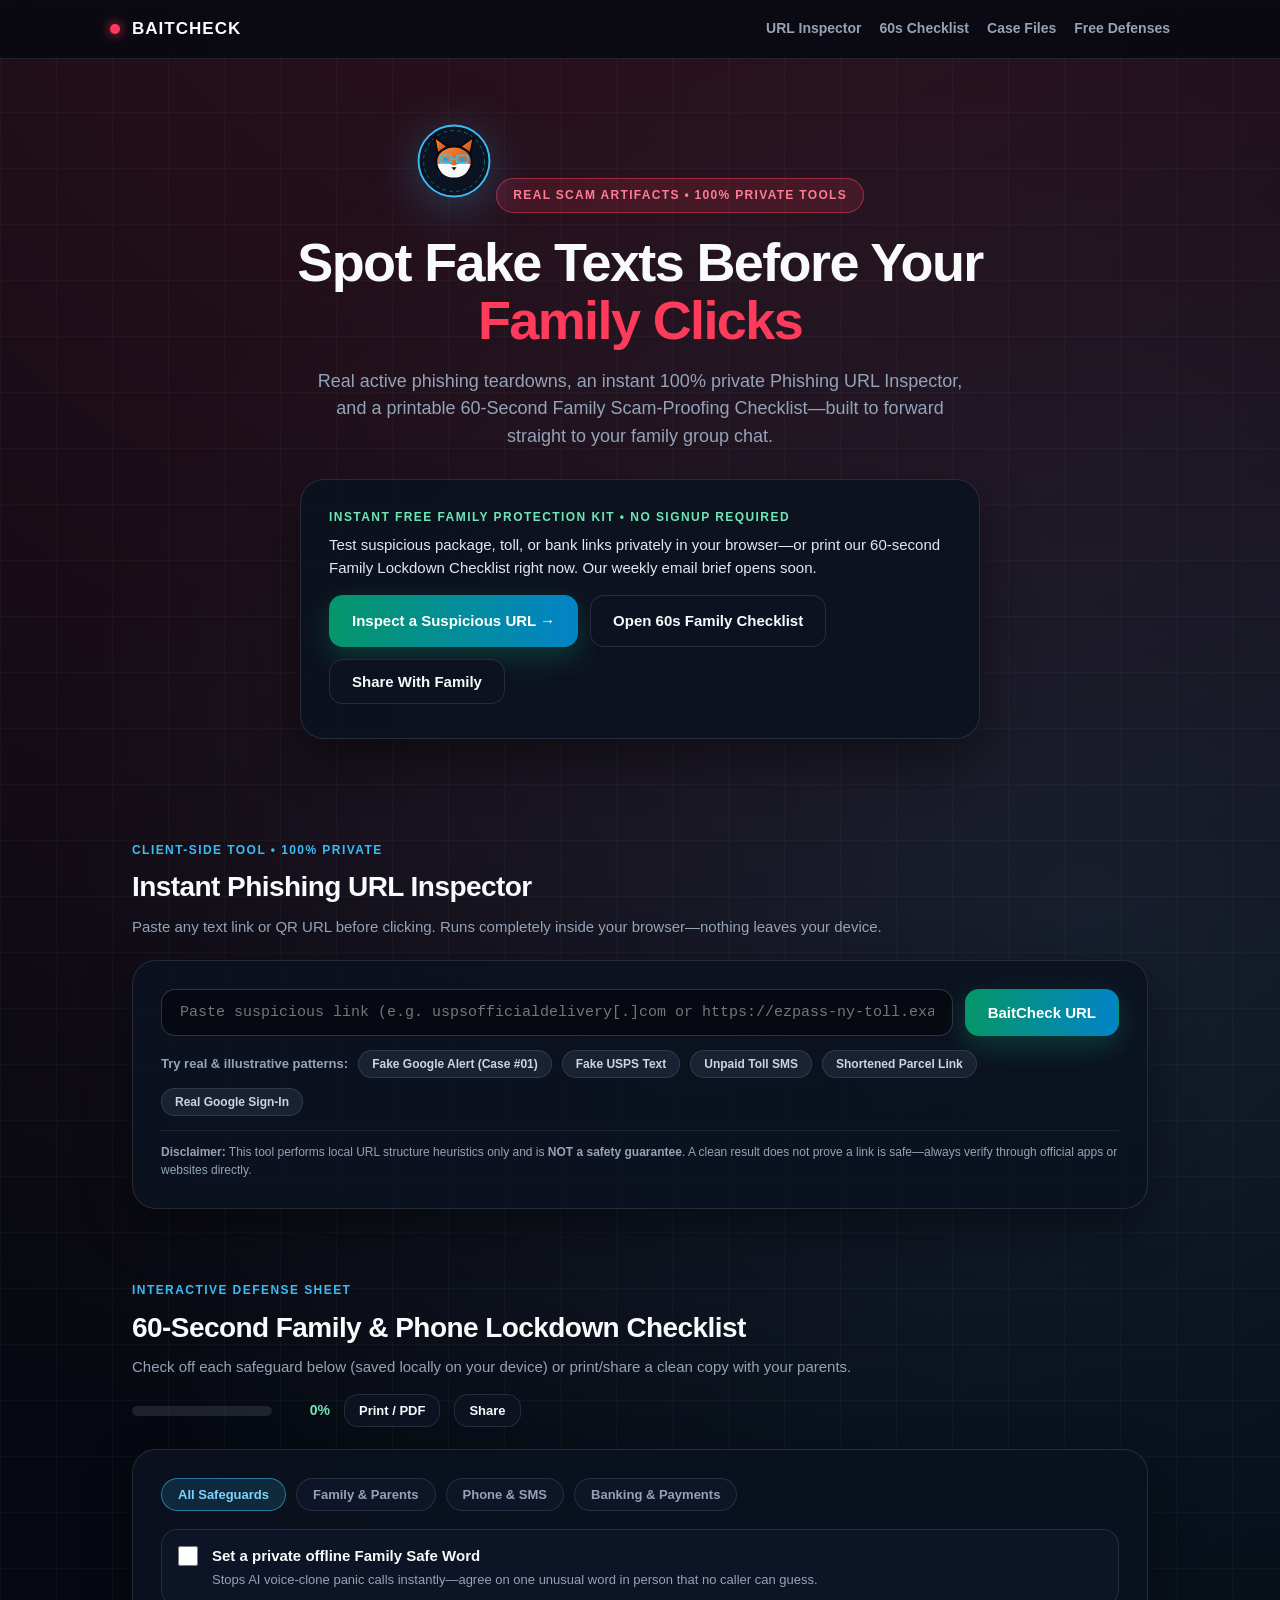
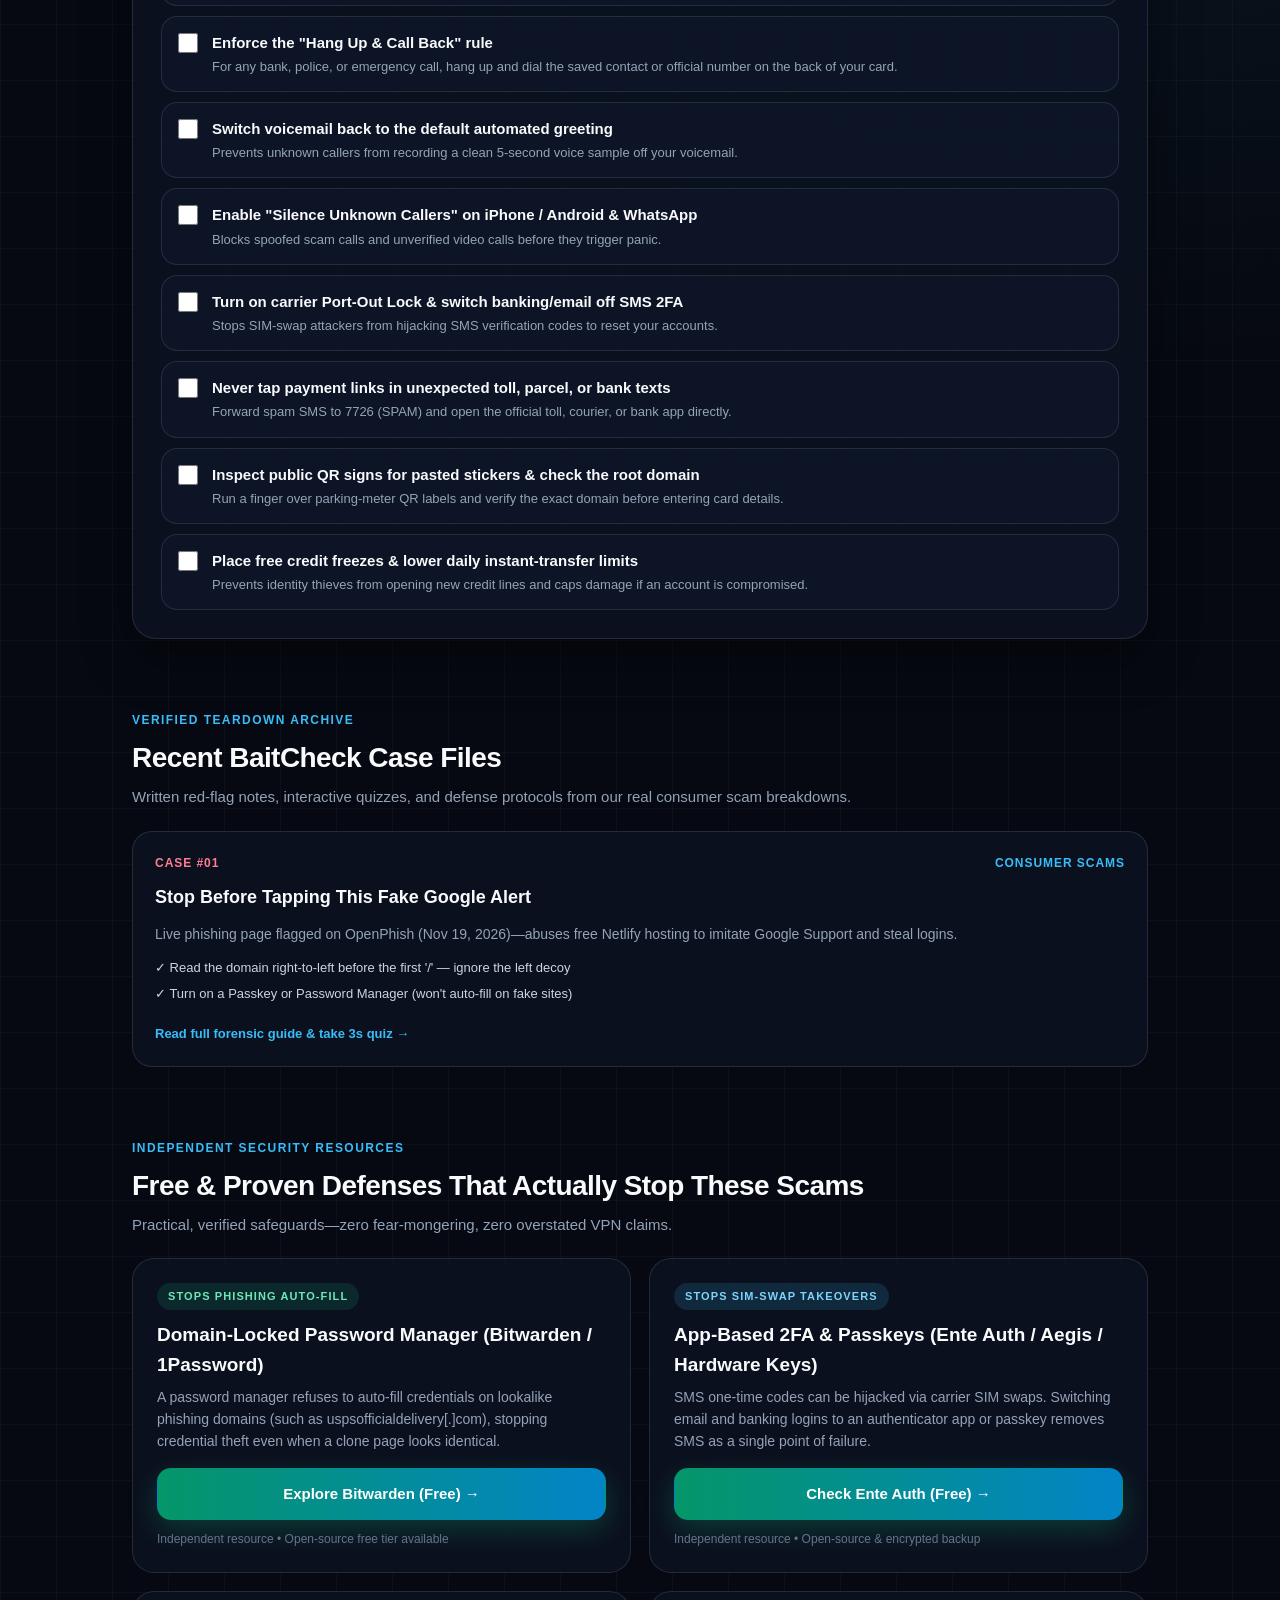
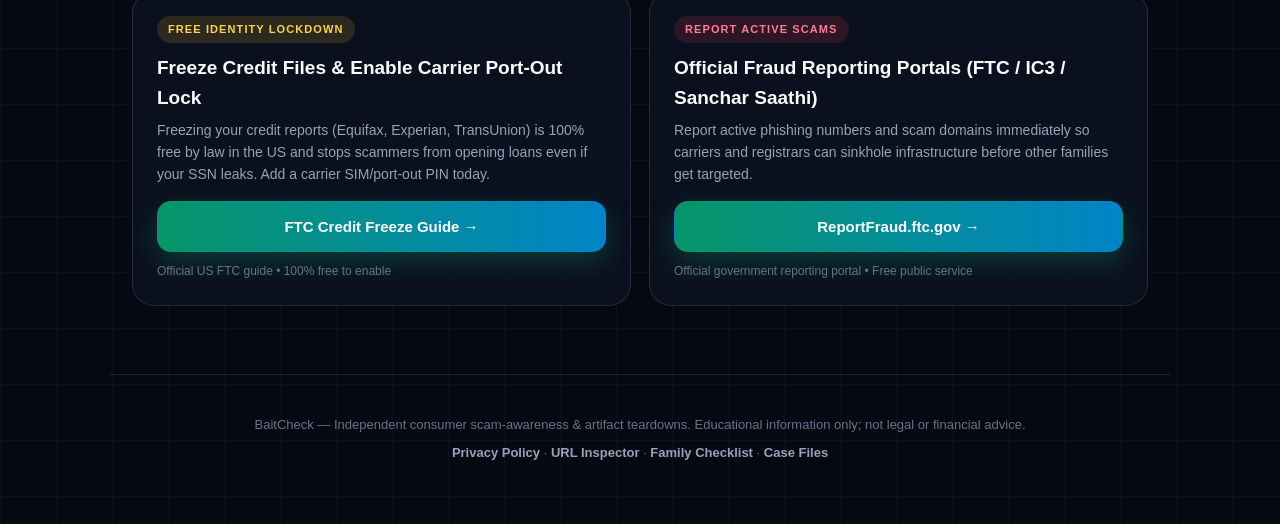
==== commit 97deb7fa: "deploy: update BaitCheck hub (2026-11-19T21:30Z)" ====
--- a/index.html
+++ b/index.html
@@ -147,20 +147,20 @@
 
           <div class="sample-row">
             <span class="sample-label">Try real &amp; illustrative patterns:</span>
+            <button type="button" class="chip" data-sample="googlesupportt.netlify[.]app">
+              Fake Google Alert (Case #01)
+            </button>
             <button type="button" class="chip" data-sample="uspsofficialdelivery[.]com">
-              Fake USPS Text (Case #01)
+              Fake USPS Text
             </button>
             <button type="button" class="chip" data-sample="https://ezpass-ny-toll.example/pay-now">
               Unpaid Toll SMS
             </button>
-            <button type="button" class="chip" data-sample="https://example-city-gov.pay-zone.example/pay">
-              Parking QR Spoof
-            </button>
             <button type="button" class="chip" data-sample="https://bit.ly/example-parcel">
               Shortened Parcel Link
             </button>
-            <button type="button" class="chip" data-sample="https://usps.com/">
-              Real USPS.com
+            <button type="button" class="chip" data-sample="https://accounts.google.com/signin">
+              Real Google Sign-In
             </button>
           </div>
 
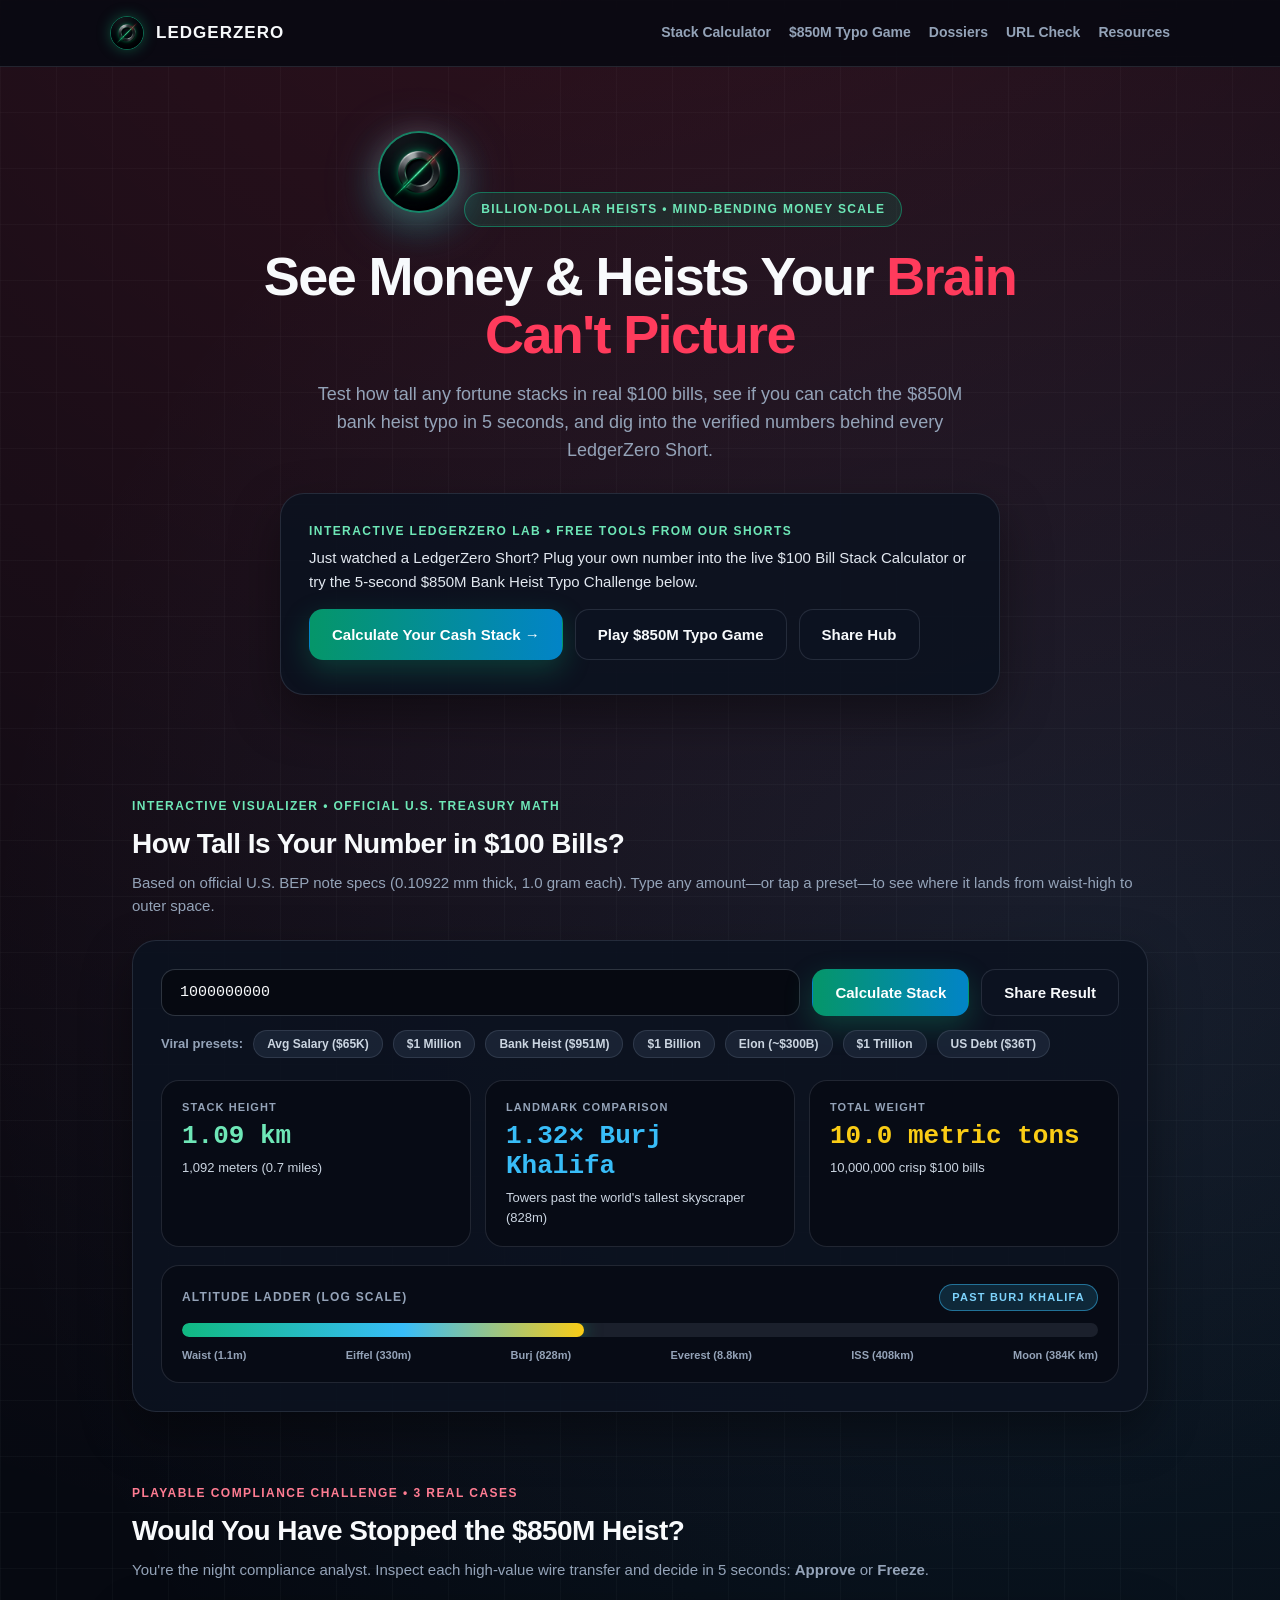
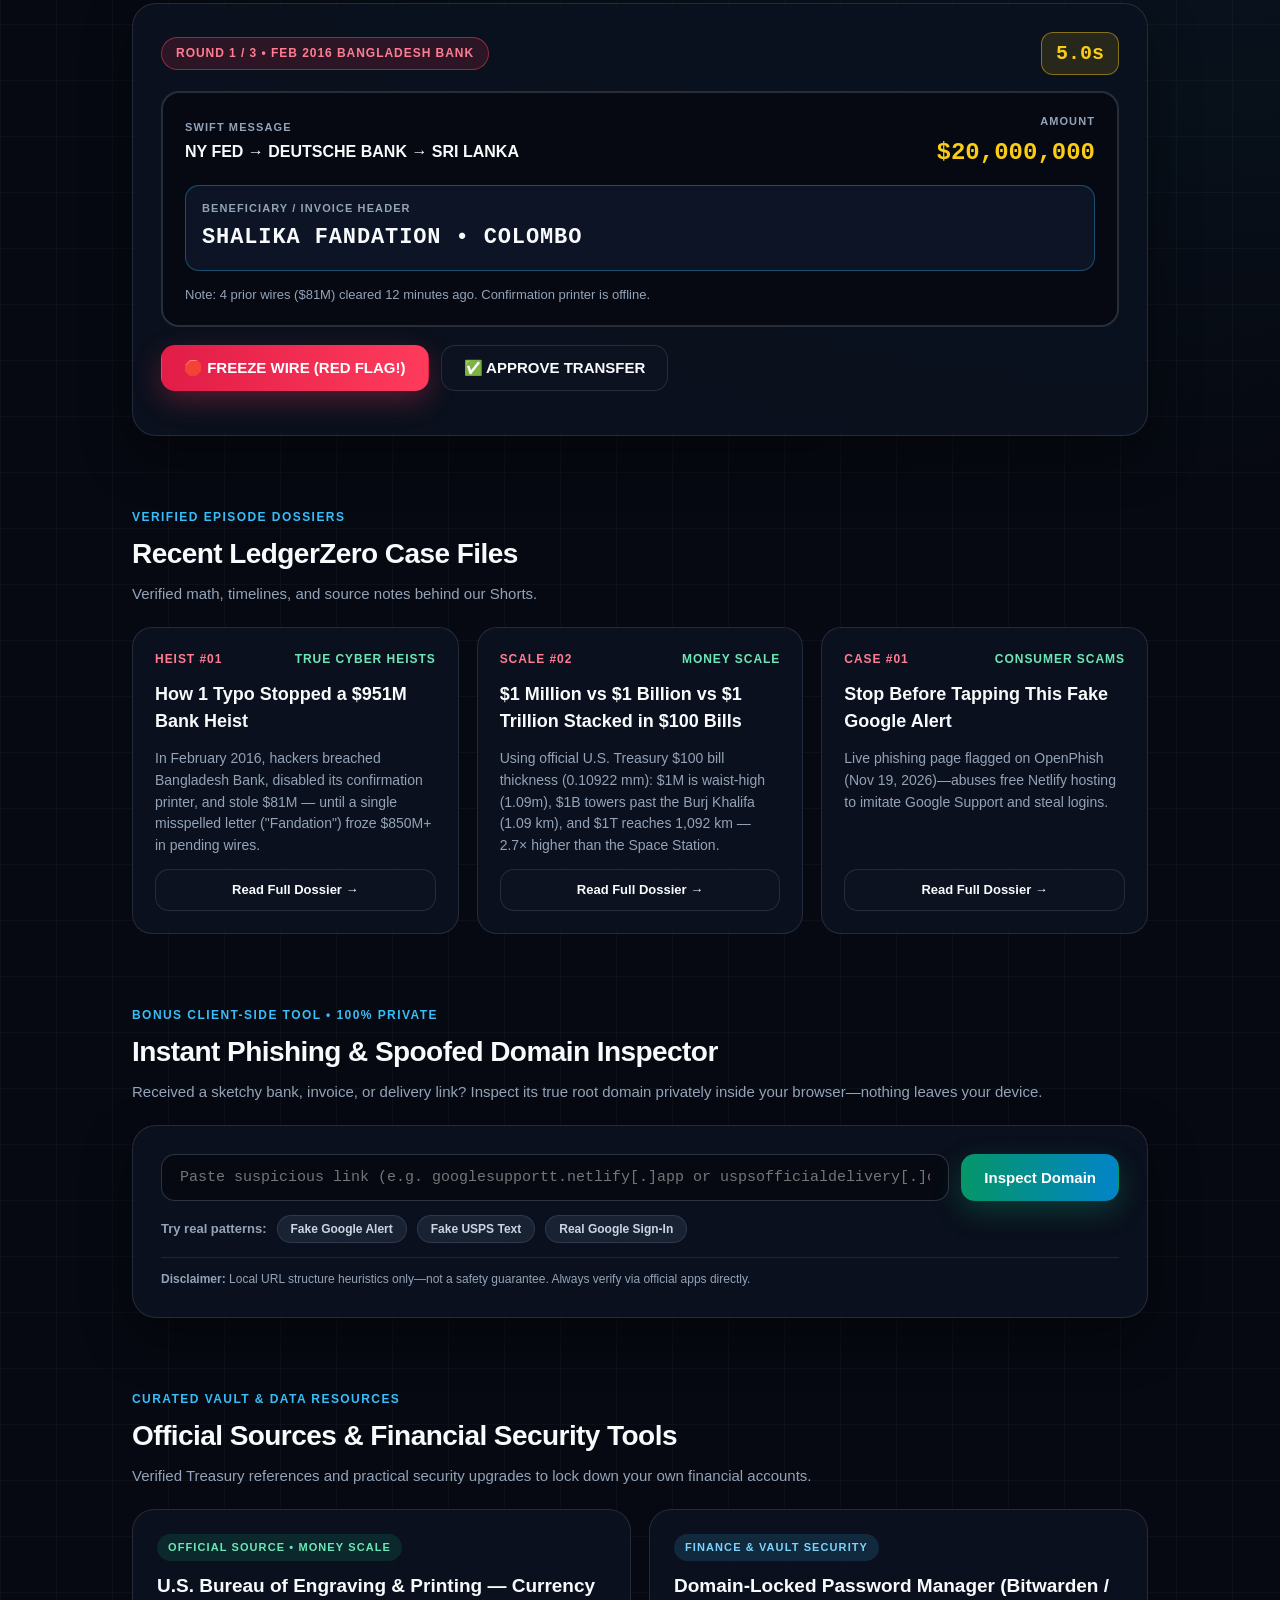
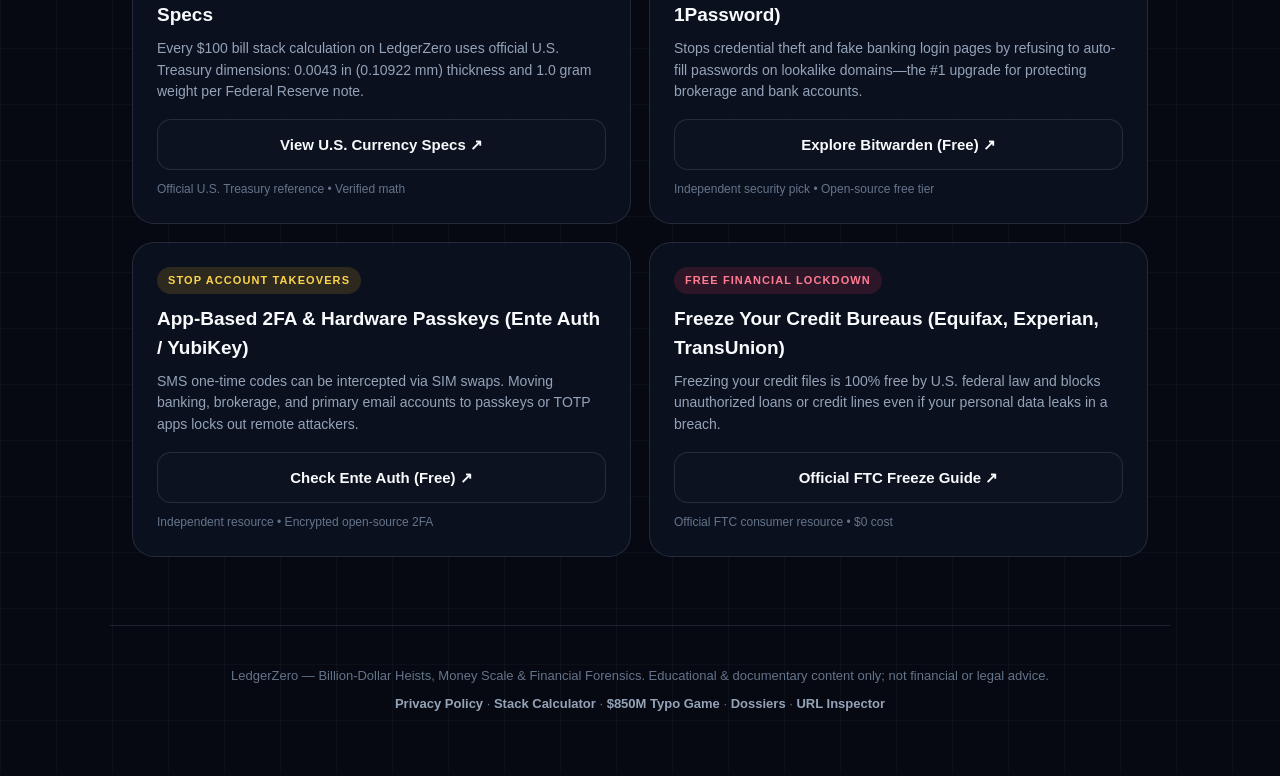
==== commit 4fb5331b: "deploy: update BaitCheck hub (2026-11-20T11:12Z)" ====
--- a/index.html
+++ b/index.html
@@ -3,27 +3,27 @@
   <head>
     <meta charset="UTF-8" />
     <meta name="viewport" content="width=device-width, initial-scale=1.0" />
-    <title>BaitCheck — Free Family Scam Checklist &amp; Private URL Inspector</title>
+    <title>LedgerZero — Billion-Dollar Heists, Money Scale Calculator &amp; Interactive Challenges</title>
     <meta
       name="description"
-      content="Real consumer scam teardowns, 60-second printable Family Scam-Proofing Checklist, and a 100% private client-side Phishing URL Inspector from BaitCheck."
+      content="Calculate how tall any dollar amount stacks in $100 bills, test if you can spot the $850M bank heist typo in 5 seconds, and explore LedgerZero financial case dossiers."
     />
     <link rel="icon" type="image/svg+xml" href="./favicon.svg" />
     <link rel="canonical" href="https://pratham1997.github.io/baitcheck-web/" />
     <meta property="og:type" content="website" />
-    <meta property="og:site_name" content="BaitCheck" />
-    <meta property="og:title" content="BaitCheck — Free Family Scam Checklist &amp; Private URL Inspector" />
+    <meta property="og:site_name" content="LedgerZero" />
+    <meta property="og:title" content="LedgerZero — Billion-Dollar Heists &amp; Mind-Bending Money Scale" />
     <meta
       property="og:description"
-      content="Inspect suspicious texts &amp; links privately in your browser, print the 60-second Family Scam Lockdown Checklist, and read real scam artifact teardowns."
+      content="Calculate how tall YOUR number stacks in $100 bills, play the 5-second $850M Bank Heist Typo Challenge, and read verified LedgerZero dossiers."
     />
     <meta property="og:url" content="https://pratham1997.github.io/baitcheck-web/" />
     <meta property="og:image" content="https://pratham1997.github.io/baitcheck-web/og-card.png" />
     <meta name="twitter:card" content="summary_large_image" />
-    <meta name="twitter:title" content="BaitCheck — Free Family Scam Checklist &amp; Private URL Inspector" />
+    <meta name="twitter:title" content="LedgerZero — Billion-Dollar Heists &amp; Money Scale" />
     <meta
       name="twitter:description"
-      content="Inspect suspicious texts &amp; links privately in your browser, print the 60-second Family Scam Lockdown Checklist, and read real scam artifact teardowns."
+      content="Interactive $100 Bill Stack Calculator, $850M Typo Challenge, and true financial heist dossiers."
     />
     <meta name="twitter:image" content="https://pratham1997.github.io/baitcheck-web/og-card.png" />
     <link rel="stylesheet" href="./styles.css" />
@@ -32,14 +32,15 @@
     <header class="nav">
       <div class="container nav-inner">
         <a href="#" class="brand">
-          <span class="rec-dot"></span>
-          <span id="brand-name">BAITCHECK</span>
+          <img src="./avatar.png" alt="LedgerZero" class="brand-logo" />
+          <span id="brand-name">LEDGERZERO</span>
         </a>
         <nav class="nav-links" aria-label="Primary">
-          <a href="#inspector">URL Inspector</a>
-          <a href="#checklist">60s Checklist</a>
-          <a href="#cases">Case Files</a>
-          <a href="#tools">Free Defenses</a>
+          <a href="#calculator">Stack Calculator</a>
+          <a href="#typo-game">$850M Typo Game</a>
+          <a href="#dossiers">Dossiers</a>
+          <a href="#inspector">URL Check</a>
+          <a href="#resources">Resources</a>
         </nav>
       </div>
     </header>
@@ -47,88 +48,214 @@
     <main class="container">
       <!-- Primary Hero Above the Fold -->
       <section class="hero">
-        <div class="hero-emblem" aria-hidden="true">
-          <svg viewBox="0 0 120 120" width="76" height="76">
-            <defs>
-              <linearGradient id="heroFoxFur" x1="0%" y1="0%" x2="100%" y2="100%">
-                <stop offset="0%" stop-color="#FB923C" />
-                <stop offset="100%" stop-color="#C2410C" />
-              </linearGradient>
-            </defs>
-            <circle cx="60" cy="60" r="56" fill="#0B1222" stroke="#38BDF8" stroke-width="3" />
-            <circle cx="60" cy="60" r="48" fill="none" stroke="#10B981" stroke-width="1.5" stroke-dasharray="6 5" opacity="0.55" />
-            <polygon points="34,48 29,22 50,37" fill="url(#heroFoxFur)" stroke="#060911" stroke-width="3" stroke-linejoin="round" />
-            <polygon points="86,48 91,22 70,37" fill="url(#heroFoxFur)" stroke="#060911" stroke-width="3" stroke-linejoin="round" />
-            <ellipse cx="60" cy="61" rx="28" ry="24" fill="url(#heroFoxFur)" stroke="#060911" stroke-width="3" />
-            <path d="M 34 65 Q 48 61 60 67 Q 72 61 86 65 C 82 81 72 86 60 86 C 48 86 38 81 34 65 Z" fill="#F8FAFC" />
-            <rect x="38" y="51" width="18" height="12" rx="4" fill="rgba(56,189,248,0.22)" stroke="#38BDF8" stroke-width="2.5" />
-            <rect x="64" y="51" width="18" height="12" rx="4" fill="rgba(56,189,248,0.22)" stroke="#38BDF8" stroke-width="2.5" />
-            <line x1="56" y1="57" x2="64" y2="57" stroke="#38BDF8" stroke-width="2.5" />
-            <circle cx="47" cy="57" r="3" fill="#0EA5E9" />
-            <circle cx="73" cy="57" r="3" fill="#0EA5E9" />
-            <polygon points="56,70 64,70 60,75" fill="#060911" />
-          </svg>
-        </div>
-
-        <div class="pill">REAL SCAM ARTIFACTS • 100% PRIVATE TOOLS</div>
+        <div class="hero-emblem">
+          <img src="./avatar.png" alt="LedgerZero Emblem" class="hero-avatar" />
+        </div>
+
+        <div class="pill pill-lz">BILLION-DOLLAR HEISTS • MIND-BENDING MONEY SCALE</div>
         <h1>
-          Spot Fake Texts Before Your <span>Family Clicks</span>
+          See Money &amp; Heists Your <span>Brain Can't Picture</span>
         </h1>
         <p id="brand-tagline">
-          Real active phishing teardowns, an instant 100% private Phishing URL Inspector, and a
-          printable 60-Second Family Scam-Proofing Checklist—built to forward straight to your family group chat.
+          Test how tall any fortune stacks in real $100 bills, see if you can catch the $850M bank heist typo in 5 seconds,
+          and dig into the verified numbers behind every LedgerZero Short.
         </p>
 
-        <!-- Primary Newsletter Card (auto-switches cleanly between live endpoint & instant-kit mode) -->
-        <div id="newsletter" class="panel" style="max-width: 680px; margin: 0 auto 24px; text-align: left;">
+        <!-- Primary Action / Newsletter Panel -->
+        <div id="newsletter" class="panel" style="max-width: 720px; margin: 0 auto 24px; text-align: left;">
           <div id="newsletter-live-wrap">
             <div class="section-kicker" style="color: #6ee7b7; margin-bottom: 8px;">
-              FREE WEEKLY SCAM BRIEF + PRINTABLE FAMILY CHECKLIST
+              WEEKLY LEDGERZERO BRIEF • 1 WILD MONEY STORY EVERY WEEK
             </div>
             <form id="newsletter-form" class="newsletter-form" style="max-width: 100%;">
-              <input type="email" id="newsletter-email" required placeholder="Enter your email for weekly scam alerts..." />
-              <button type="submit" class="btn btn-primary">Send Me the Free Kit</button>
+              <input type="email" id="newsletter-email" required placeholder="Enter your email for weekly heist &amp; money dossiers..." />
+              <button type="submit" class="btn btn-primary">Join Free</button>
               <label style="width: 100%; display: flex; align-items: flex-start; gap: 8px; font-size: 12px; color: #94a3b8; margin-top: 6px; cursor: pointer;">
                 <input type="checkbox" id="newsletter-consent" required style="margin-top: 2px; accent-color: #10b981;" />
-                <span>I consent to receive 1 weekly BaitCheck scam-alert email. Unsubscribe in 1 click anytime. See our <a href="./privacy.html" style="color: #38bdf8;">Privacy Policy</a>.</span>
+                <span>I consent to receive 1 weekly LedgerZero email. Unsubscribe in 1 click anytime. See our <a href="./privacy.html" style="color: #38bdf8;">Privacy Policy</a>.</span>
               </label>
               <div id="newsletter-msg" class="newsletter-msg"></div>
             </form>
-            <p style="font-size: 12px; color: #64748b; margin-top: 10px;">
-              1 email/week. Zero spam. Unsubscribe in 1 click. Or use the free tools below without signing up.
-            </p>
           </div>
 
           <div id="newsletter-instant-wrap" style="display: none;">
             <div class="section-kicker" style="color: #6ee7b7; margin-bottom: 6px;">
-              INSTANT FREE FAMILY PROTECTION KIT • NO SIGNUP REQUIRED
+              INTERACTIVE LEDGERZERO LAB • FREE TOOLS FROM OUR SHORTS
             </div>
             <p style="font-size: 15px; color: #e2e8f0; margin: 0 0 16px; max-width: 100%;">
-              Test suspicious package, toll, or bank links privately in your browser—or print our 60-second Family Lockdown Checklist right now. Our weekly email brief opens soon.
+              Just watched a LedgerZero Short? Plug your own number into the live $100 Bill Stack Calculator or try the 5-second $850M Bank Heist Typo Challenge below.
             </p>
             <div style="display: flex; gap: 12px; flex-wrap: wrap;">
-              <a href="#inspector" class="btn btn-primary">Inspect a Suspicious URL →</a>
-              <a href="#checklist" class="btn btn-secondary">Open 60s Family Checklist</a>
-              <button type="button" id="share-hub-btn" class="btn btn-secondary">Share With Family</button>
+              <a href="#calculator" class="btn btn-primary">Calculate Your Cash Stack →</a>
+              <a href="#typo-game" class="btn btn-secondary">Play $850M Typo Game</a>
+              <button type="button" id="share-hub-btn" class="btn btn-secondary">Share Hub</button>
             </div>
             <div id="share-hub-msg" class="newsletter-msg"></div>
           </div>
         </div>
 
         <div class="hero-actions" id="hero-secondary-actions">
-          <a href="#inspector" class="btn btn-secondary">Inspect a Suspicious URL Privately</a>
-          <a href="#checklist" class="btn btn-secondary">Open Printable 60s Checklist</a>
-        </div>
-      </section>
-
-      <!-- Tool 1: Client-side URL Phishing Inspector -->
+          <a href="#calculator" class="btn btn-secondary">$100 Bill Stack Calculator</a>
+          <a href="#typo-game" class="btn btn-secondary">5-Second $850M Typo Challenge</a>
+          <a href="#dossiers" class="btn btn-secondary">Browse Episode Dossiers</a>
+        </div>
+      </section>
+
+      <!-- Viral Interactive Engine #1: Live $100 Bill Stack Calculator -->
+      <section id="calculator" class="section">
+        <div class="section-header">
+          <div>
+            <div class="section-kicker" style="color: #6ee7b7;">INTERACTIVE VISUALIZER • OFFICIAL U.S. TREASURY MATH</div>
+            <h2>How Tall Is Your Number in $100 Bills?</h2>
+            <p class="section-sub">
+              Based on official U.S. BEP note specs (0.10922 mm thick, 1.0 gram each). Type any amount—or tap a preset—to see where it lands from waist-high to outer space.
+            </p>
+          </div>
+        </div>
+
+        <div class="panel calc-panel">
+          <form id="calc-form" class="url-form">
+            <input
+              id="calc-input"
+              class="url-input"
+              type="text"
+              inputmode="decimal"
+              value="1000000000"
+              placeholder="Enter any USD amount (e.g. 1000000, 951M, 300B, 36T)"
+              autocomplete="off"
+            />
+            <button type="submit" class="btn btn-primary">Calculate Stack</button>
+            <button type="button" id="share-calc-btn" class="btn btn-secondary">Share Result</button>
+          </form>
+
+          <div class="sample-row">
+            <span class="sample-label">Viral presets:</span>
+            <button type="button" class="chip calc-preset" data-amount="65000">Avg Salary ($65K)</button>
+            <button type="button" class="chip calc-preset" data-amount="1000000">$1 Million</button>
+            <button type="button" class="chip calc-preset" data-amount="951000000">Bank Heist ($951M)</button>
+            <button type="button" class="chip calc-preset" data-amount="1000000000">$1 Billion</button>
+            <button type="button" class="chip calc-preset" data-amount="300000000000">Elon (~$300B)</button>
+            <button type="button" class="chip calc-preset" data-amount="1000000000000">$1 Trillion</button>
+            <button type="button" class="chip calc-preset" data-amount="36000000000000">US Debt ($36T)</button>
+          </div>
+
+          <div id="share-calc-msg" class="newsletter-msg"></div>
+
+          <div id="calc-output" class="calc-output" aria-live="polite">
+            <div class="calc-stats-grid">
+              <div class="calc-stat-card">
+                <small>STACK HEIGHT</small>
+                <div id="calc-height" class="calc-big-val">1.09 km</div>
+                <div id="calc-height-sub" class="calc-sub-val">1,092.2 meters</div>
+              </div>
+              <div class="calc-stat-card">
+                <small>LANDMARK COMPARISON</small>
+                <div id="calc-landmark" class="calc-big-val" style="color: #38bdf8;">1.32× Burj Khalifa</div>
+                <div id="calc-landmark-sub" class="calc-sub-val">Towers past the world's tallest skyscraper (828m)</div>
+              </div>
+              <div class="calc-stat-card">
+                <small>TOTAL WEIGHT</small>
+                <div id="calc-weight" class="calc-big-val" style="color: #facc15;">10.0 metric tons</div>
+                <div id="calc-weight-sub" class="calc-sub-val">10,000,000 crisp $100 bills</div>
+              </div>
+            </div>
+
+            <!-- Logarithmic Visual Scale Ladder -->
+            <div class="scale-ladder">
+              <div class="scale-ladder-header">
+                <span>ALTITUDE LADDER (LOG SCALE)</span>
+                <span id="calc-tier-pill" class="scale-tier-pill">CITY SKYLINE BREACH</span>
+              </div>
+              <div class="scale-track">
+                <div id="calc-bar-fill" class="scale-bar-fill"></div>
+              </div>
+              <div class="scale-milestones">
+                <span>Waist (1.1m)</span>
+                <span>Eiffel (330m)</span>
+                <span>Burj (828m)</span>
+                <span>Everest (8.8km)</span>
+                <span>ISS (408km)</span>
+                <span>Moon (384K km)</span>
+              </div>
+            </div>
+          </div>
+        </div>
+      </section>
+
+      <!-- Viral Interactive Engine #2: 5-Second $850M Typo Challenge -->
+      <section id="typo-game" class="section">
+        <div class="section-header">
+          <div>
+            <div class="section-kicker" style="color: #ff7c92;">PLAYABLE COMPLIANCE CHALLENGE • 3 REAL CASES</div>
+            <h2>Would You Have Stopped the $850M Heist?</h2>
+            <p class="section-sub">
+              You're the night compliance analyst. Inspect each high-value wire transfer and decide in 5 seconds: <strong>Approve</strong> or <strong>Freeze</strong>.
+            </p>
+          </div>
+        </div>
+
+        <div class="panel" id="typo-game-panel">
+          <div class="game-top-bar">
+            <span id="game-round-label" class="game-badge">ROUND 1 / 3 • FEB 2016 BANGLADESH BANK</span>
+            <span id="game-timer" class="game-timer">5.0s</span>
+          </div>
+
+          <div id="game-wire-card" class="wire-card">
+            <div class="wire-row">
+              <div>
+                <small>SWIFT MESSAGE</small>
+                <div id="game-wire-route" class="wire-val">NY FED → DEUTSCHE BANK → SRI LANKA</div>
+              </div>
+              <div style="text-align: right;">
+                <small>AMOUNT</small>
+                <div id="game-wire-amount" class="wire-amt">$20,000,000</div>
+              </div>
+            </div>
+            <div class="wire-beneficiary-box">
+              <small>BENEFICIARY / INVOICE HEADER</small>
+              <code id="game-wire-text">SHALIKA FANDATION • COLOMBO</code>
+            </div>
+            <div id="game-wire-meta" class="wire-meta">Note: 4 prior wires ($81M) cleared 12 minutes ago.</div>
+          </div>
+
+          <div class="game-actions" id="game-actions">
+            <button type="button" id="game-btn-freeze" class="btn btn-danger-solid">🛑 FREEZE WIRE (RED FLAG!)</button>
+            <button type="button" id="game-btn-approve" class="btn btn-secondary">✅ APPROVE TRANSFER</button>
+          </div>
+
+          <div id="game-feedback" class="url-result" aria-live="polite"></div>
+
+          <div style="margin-top: 16px; display: flex; gap: 12px; flex-wrap: wrap; align-items: center;">
+            <button type="button" id="game-next-btn" class="btn btn-primary" style="display: none;">Next Wire →</button>
+            <button type="button" id="game-restart-btn" class="btn btn-secondary" style="display: none;">Play Again</button>
+            <button type="button" id="game-share-btn" class="btn btn-secondary" style="display: none;">Challenge a Friend</button>
+            <span id="game-share-msg" class="newsletter-msg" style="width: auto; margin-top: 0;"></span>
+          </div>
+        </div>
+      </section>
+
+      <!-- Auto-synced Episode Dossiers Archive -->
+      <section id="dossiers" class="section">
+        <div class="section-header">
+          <div>
+            <div class="section-kicker">VERIFIED EPISODE DOSSIERS</div>
+            <h2>Recent LedgerZero Case Files</h2>
+            <p class="section-sub">
+              Verified math, timelines, and source notes behind our Shorts.
+            </p>
+          </div>
+        </div>
+        <div id="case-files-grid" class="cards-grid"></div>
+      </section>
+
+      <!-- Bonus Security Tool: Client-Side Phishing URL Inspector -->
       <section id="inspector" class="section">
         <div class="section-header">
           <div>
-            <div class="section-kicker">CLIENT-SIDE TOOL • 100% PRIVATE</div>
-            <h2>Instant Phishing URL Inspector</h2>
-            <p class="section-sub">
-              Paste any text link or QR URL before clicking. Runs completely inside your browser—nothing leaves your device.
+            <div class="section-kicker">BONUS CLIENT-SIDE TOOL • 100% PRIVATE</div>
+            <h2>Instant Phishing &amp; Spoofed Domain Inspector</h2>
+            <p class="section-sub">
+              Received a sketchy bank, invoice, or delivery link? Inspect its true root domain privately inside your browser—nothing leaves your device.
             </p>
           </div>
         </div>
@@ -138,97 +265,36 @@
               id="url-input"
               class="url-input"
               type="text"
-              placeholder="Paste suspicious link (e.g. uspsofficialdelivery[.]com or https://ezpass-ny-toll.example/pay)"
+              placeholder="Paste suspicious link (e.g. googlesupportt.netlify[.]app or uspsofficialdelivery[.]com)"
               autocomplete="off"
               spellcheck="false"
             />
-            <button type="submit" class="btn btn-primary">BaitCheck URL</button>
+            <button type="submit" class="btn btn-primary">Inspect Domain</button>
           </form>
 
           <div class="sample-row">
-            <span class="sample-label">Try real &amp; illustrative patterns:</span>
-            <button type="button" class="chip" data-sample="googlesupportt.netlify[.]app">
-              Fake Google Alert (Case #01)
-            </button>
-            <button type="button" class="chip" data-sample="uspsofficialdelivery[.]com">
-              Fake USPS Text
-            </button>
-            <button type="button" class="chip" data-sample="https://ezpass-ny-toll.example/pay-now">
-              Unpaid Toll SMS
-            </button>
-            <button type="button" class="chip" data-sample="https://bit.ly/example-parcel">
-              Shortened Parcel Link
-            </button>
-            <button type="button" class="chip" data-sample="https://accounts.google.com/signin">
-              Real Google Sign-In
-            </button>
+            <span class="sample-label">Try real patterns:</span>
+            <button type="button" class="chip" data-sample="googlesupportt.netlify[.]app">Fake Google Alert</button>
+            <button type="button" class="chip" data-sample="uspsofficialdelivery[.]com">Fake USPS Text</button>
+            <button type="button" class="chip" data-sample="https://accounts.google.com/signin">Real Google Sign-In</button>
           </div>
 
           <p style="font-size: 12px; color: #94a3b8; margin-top: 14px; border-top: 1px solid rgba(148,163,184,0.14); padding-top: 12px;">
-            <strong>Disclaimer:</strong> This tool performs local URL structure heuristics only and is <strong>NOT a safety guarantee</strong>. A clean result does not prove a link is safe—always verify through official apps or websites directly.
+            <strong>Disclaimer:</strong> Local URL structure heuristics only—not a safety guarantee. Always verify via official apps directly.
           </p>
 
           <div id="url-result" class="url-result" aria-live="polite"></div>
         </div>
       </section>
 
-      <!-- Tool 2: 60-Second Family Lockdown Checklist -->
-      <section id="checklist" class="section">
-        <div class="section-header">
-          <div>
-            <div class="section-kicker">INTERACTIVE DEFENSE SHEET</div>
-            <h2>60-Second Family &amp; Phone Lockdown Checklist</h2>
-            <p class="section-sub">
-              Check off each safeguard below (saved locally on your device) or print/share a clean copy with your parents.
-            </p>
-          </div>
-          <div class="progress-bar-wrap">
-            <div class="progress-track">
-              <div id="checklist-progress-fill" class="progress-fill"></div>
-            </div>
-            <span id="checklist-progress-pct" class="progress-pct">0%</span>
-            <button type="button" id="print-checklist" class="btn btn-secondary no-print" style="padding: 8px 14px; font-size: 13px;">
-              Print / PDF
-            </button>
-            <button type="button" id="share-checklist" class="btn btn-secondary no-print" style="padding: 8px 14px; font-size: 13px;">
-              Share
-            </button>
-          </div>
-        </div>
-
-        <div class="panel">
-          <div class="tabs" id="checklist-tabs">
-            <button type="button" class="tab-btn active" data-cat="all">All Safeguards</button>
-            <button type="button" class="tab-btn" data-cat="family">Family &amp; Parents</button>
-            <button type="button" class="tab-btn" data-cat="mobile">Phone &amp; SMS</button>
-            <button type="button" class="tab-btn" data-cat="finance">Banking &amp; Payments</button>
-          </div>
-          <div id="checklist-items" class="checklist"></div>
-        </div>
-      </section>
-
-      <!-- Auto-synced Case Files Archive -->
-      <section id="cases" class="section">
-        <div class="section-header">
-          <div>
-            <div class="section-kicker">VERIFIED TEARDOWN ARCHIVE</div>
-            <h2>Recent BaitCheck Case Files</h2>
-            <p class="section-sub">
-              Written red-flag notes, interactive quizzes, and defense protocols from our real consumer scam breakdowns.
-            </p>
-          </div>
-        </div>
-        <div id="case-files-grid" class="cards-grid"></div>
-      </section>
-
-      <!-- Honest Independent Defenses -->
-      <section id="tools" class="section">
-        <div class="section-header">
-          <div>
-            <div class="section-kicker">INDEPENDENT SECURITY RESOURCES</div>
-            <h2>Free &amp; Proven Defenses That Actually Stop These Scams</h2>
-            <p class="section-sub">
-              Practical, verified safeguards—zero fear-mongering, zero overstated VPN claims.
+      <!-- High-RPM Finance & Digital Vault Resources -->
+      <section id="resources" class="section">
+        <div class="section-header">
+          <div>
+            <div class="section-kicker">CURATED VAULT &amp; DATA RESOURCES</div>
+            <h2>Official Sources &amp; Financial Security Tools</h2>
+            <p class="section-sub">
+              Verified Treasury references and practical security upgrades to lock down your own financial accounts.
             </p>
           </div>
         </div>
@@ -240,13 +306,14 @@
 
     <footer class="footer container">
       <p>
-        BaitCheck — Independent consumer scam-awareness &amp; artifact teardowns. Educational information only; not legal or financial advice.
+        LedgerZero — Billion-Dollar Heists, Money Scale &amp; Financial Forensics. Educational &amp; documentary content only; not financial or legal advice.
       </p>
       <p style="margin-top: 8px;">
         <a href="./privacy.html" class="footer-link">Privacy Policy</a> ·
-        <a href="#inspector" class="footer-link">URL Inspector</a> ·
-        <a href="#checklist" class="footer-link">Family Checklist</a> ·
-        <a href="#cases" class="footer-link">Case Files</a>
+        <a href="#calculator" class="footer-link">Stack Calculator</a> ·
+        <a href="#typo-game" class="footer-link">$850M Typo Game</a> ·
+        <a href="#dossiers" class="footer-link">Dossiers</a> ·
+        <a href="#inspector" class="footer-link">URL Inspector</a>
       </p>
     </footer>
 
--- a/styles.css
+++ b/styles.css
@@ -697,6 +697,235 @@
   font-size: 13px;
   border-top: 1px solid var(--border);
   margin-top: 32px;
+}
+
+.brand-logo {
+  width: 34px;
+  height: 34px;
+  border-radius: 50%;
+  object-fit: cover;
+  border: 1.5px solid rgba(16, 185, 129, 0.55);
+  box-shadow: 0 0 14px rgba(16, 185, 129, 0.35);
+}
+
+.hero-avatar {
+  width: 82px;
+  height: 82px;
+  border-radius: 50%;
+  object-fit: cover;
+  border: 2px solid rgba(16, 185, 129, 0.65);
+  box-shadow: 0 10px 34px rgba(16, 185, 129, 0.3), 0 0 28px rgba(255, 59, 92, 0.2);
+}
+
+.pill-lz {
+  border-color: rgba(16, 185, 129, 0.5);
+  background: var(--emerald-bg);
+  color: #6ee7b7;
+}
+
+.calc-output {
+  margin-top: 22px;
+  display: flex;
+  flex-direction: column;
+  gap: 18px;
+}
+
+.calc-stats-grid {
+  display: grid;
+  grid-template-columns: repeat(auto-fit, minmax(230px, 1fr));
+  gap: 14px;
+}
+
+.calc-stat-card {
+  background: #070b15;
+  border: 1px solid var(--border);
+  border-radius: 18px;
+  padding: 18px 20px;
+}
+
+.calc-stat-card small {
+  display: block;
+  font-size: 11px;
+  font-weight: 800;
+  letter-spacing: 0.1em;
+  color: var(--muted);
+  margin-bottom: 6px;
+}
+
+.calc-big-val {
+  font-size: 26px;
+  font-weight: 900;
+  color: #6ee7b7;
+  font-family: ui-monospace, SFMono-Regular, Menlo, monospace;
+  line-height: 1.15;
+}
+
+.calc-sub-val {
+  font-size: 13px;
+  color: #cbd5e1;
+  margin-top: 6px;
+}
+
+.scale-ladder {
+  background: #070b15;
+  border: 1px solid var(--border);
+  border-radius: 18px;
+  padding: 18px 20px;
+}
+
+.scale-ladder-header {
+  display: flex;
+  justify-content: space-between;
+  align-items: center;
+  gap: 12px;
+  flex-wrap: wrap;
+  font-size: 12px;
+  font-weight: 800;
+  letter-spacing: 0.1em;
+  color: var(--muted);
+  margin-bottom: 12px;
+}
+
+.scale-tier-pill {
+  background: rgba(56, 189, 248, 0.16);
+  border: 1px solid rgba(56, 189, 248, 0.5);
+  color: #7dd3fc;
+  padding: 4px 12px;
+  border-radius: 999px;
+  font-size: 11px;
+}
+
+.scale-track {
+  width: 100%;
+  height: 14px;
+  background: rgba(148, 163, 184, 0.14);
+  border-radius: 999px;
+  overflow: hidden;
+  margin-bottom: 10px;
+}
+
+.scale-bar-fill {
+  height: 100%;
+  width: 50%;
+  border-radius: 999px;
+  background: linear-gradient(90deg, #10b981 0%, #38bdf8 55%, #facc15 100%);
+  box-shadow: 0 0 18px rgba(16, 185, 129, 0.5);
+  transition: width 0.35s ease;
+}
+
+.scale-milestones {
+  display: flex;
+  justify-content: space-between;
+  gap: 6px;
+  font-size: 11px;
+  color: #94a3b8;
+  font-weight: 700;
+  flex-wrap: wrap;
+}
+
+.game-top-bar {
+  display: flex;
+  justify-content: space-between;
+  align-items: center;
+  gap: 12px;
+  margin-bottom: 16px;
+  flex-wrap: wrap;
+}
+
+.game-badge {
+  background: var(--danger-bg);
+  border: 1px solid rgba(255, 59, 92, 0.5);
+  color: #ff7c92;
+  font-size: 12px;
+  font-weight: 900;
+  letter-spacing: 0.08em;
+  padding: 6px 14px;
+  border-radius: 999px;
+}
+
+.game-timer {
+  font-family: ui-monospace, SFMono-Regular, Menlo, monospace;
+  font-size: 20px;
+  font-weight: 900;
+  color: #facc15;
+  background: rgba(250, 204, 21, 0.12);
+  border: 1px solid rgba(250, 204, 21, 0.45);
+  border-radius: 12px;
+  padding: 5px 14px;
+}
+
+.wire-card {
+  background: #060911;
+  border: 2px solid rgba(148, 163, 184, 0.24);
+  border-radius: 18px;
+  padding: 20px 22px;
+  margin-bottom: 18px;
+  display: flex;
+  flex-direction: column;
+  gap: 14px;
+}
+
+.wire-row {
+  display: flex;
+  justify-content: space-between;
+  align-items: center;
+  gap: 14px;
+  flex-wrap: wrap;
+}
+
+.wire-card small {
+  display: block;
+  font-size: 11px;
+  color: var(--muted);
+  font-weight: 800;
+  letter-spacing: 0.1em;
+  margin-bottom: 4px;
+}
+
+.wire-val {
+  font-size: 16px;
+  font-weight: 800;
+  color: var(--text);
+}
+
+.wire-amt {
+  font-size: 24px;
+  font-weight: 900;
+  color: #facc15;
+  font-family: ui-monospace, SFMono-Regular, Menlo, monospace;
+}
+
+.wire-beneficiary-box {
+  background: rgba(15, 23, 42, 0.85);
+  border: 1px solid rgba(56, 189, 248, 0.35);
+  border-radius: 14px;
+  padding: 14px 16px;
+}
+
+.wire-beneficiary-box code {
+  font-family: ui-monospace, SFMono-Regular, Menlo, monospace;
+  font-size: clamp(16px, 2.6vw, 22px);
+  font-weight: 900;
+  color: #f8fafc;
+  letter-spacing: 0.04em;
+  word-break: break-word;
+}
+
+.wire-meta {
+  font-size: 13px;
+  color: var(--muted);
+}
+
+.game-actions {
+  display: flex;
+  gap: 12px;
+  flex-wrap: wrap;
+}
+
+.btn-danger-solid {
+  background: linear-gradient(90deg, #e11d48 0%, #ff3b5c 100%);
+  color: #fff;
+  box-shadow: 0 10px 28px rgba(255, 59, 92, 0.28);
 }
 
 @media print {
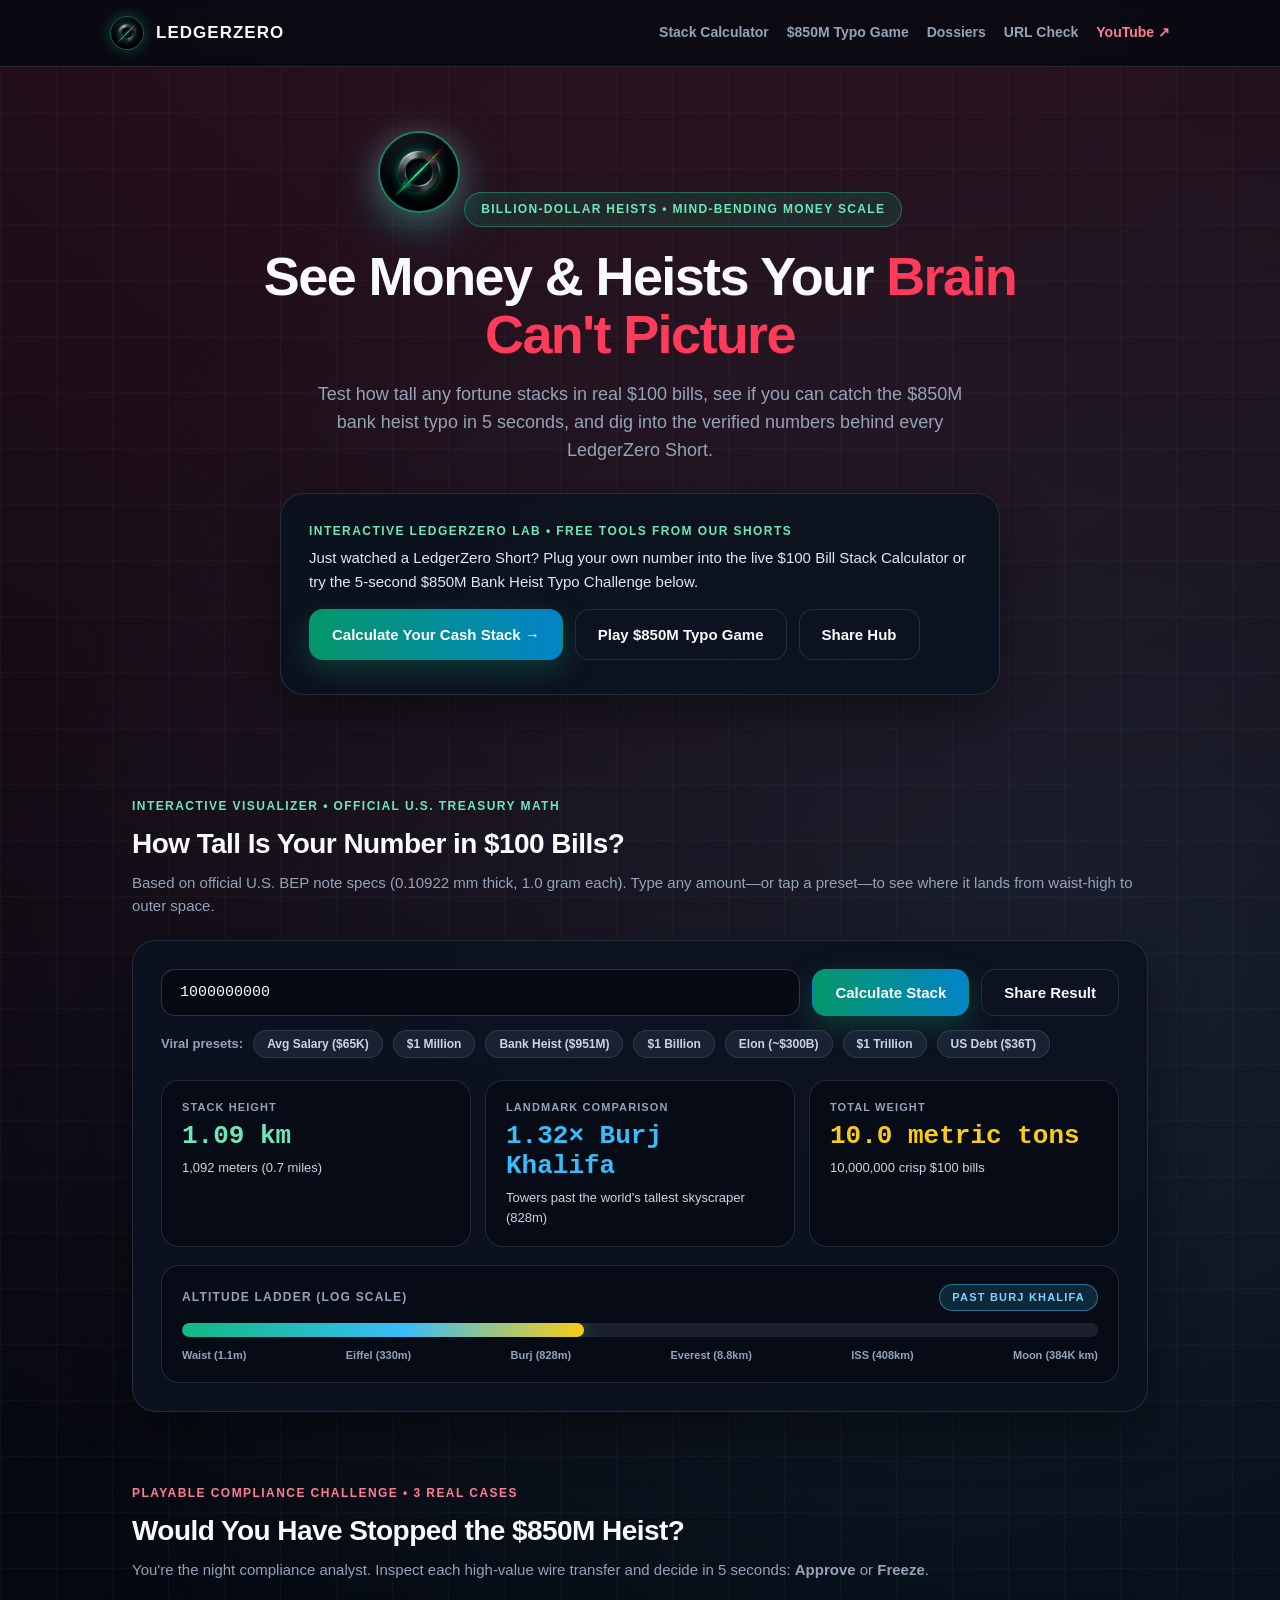
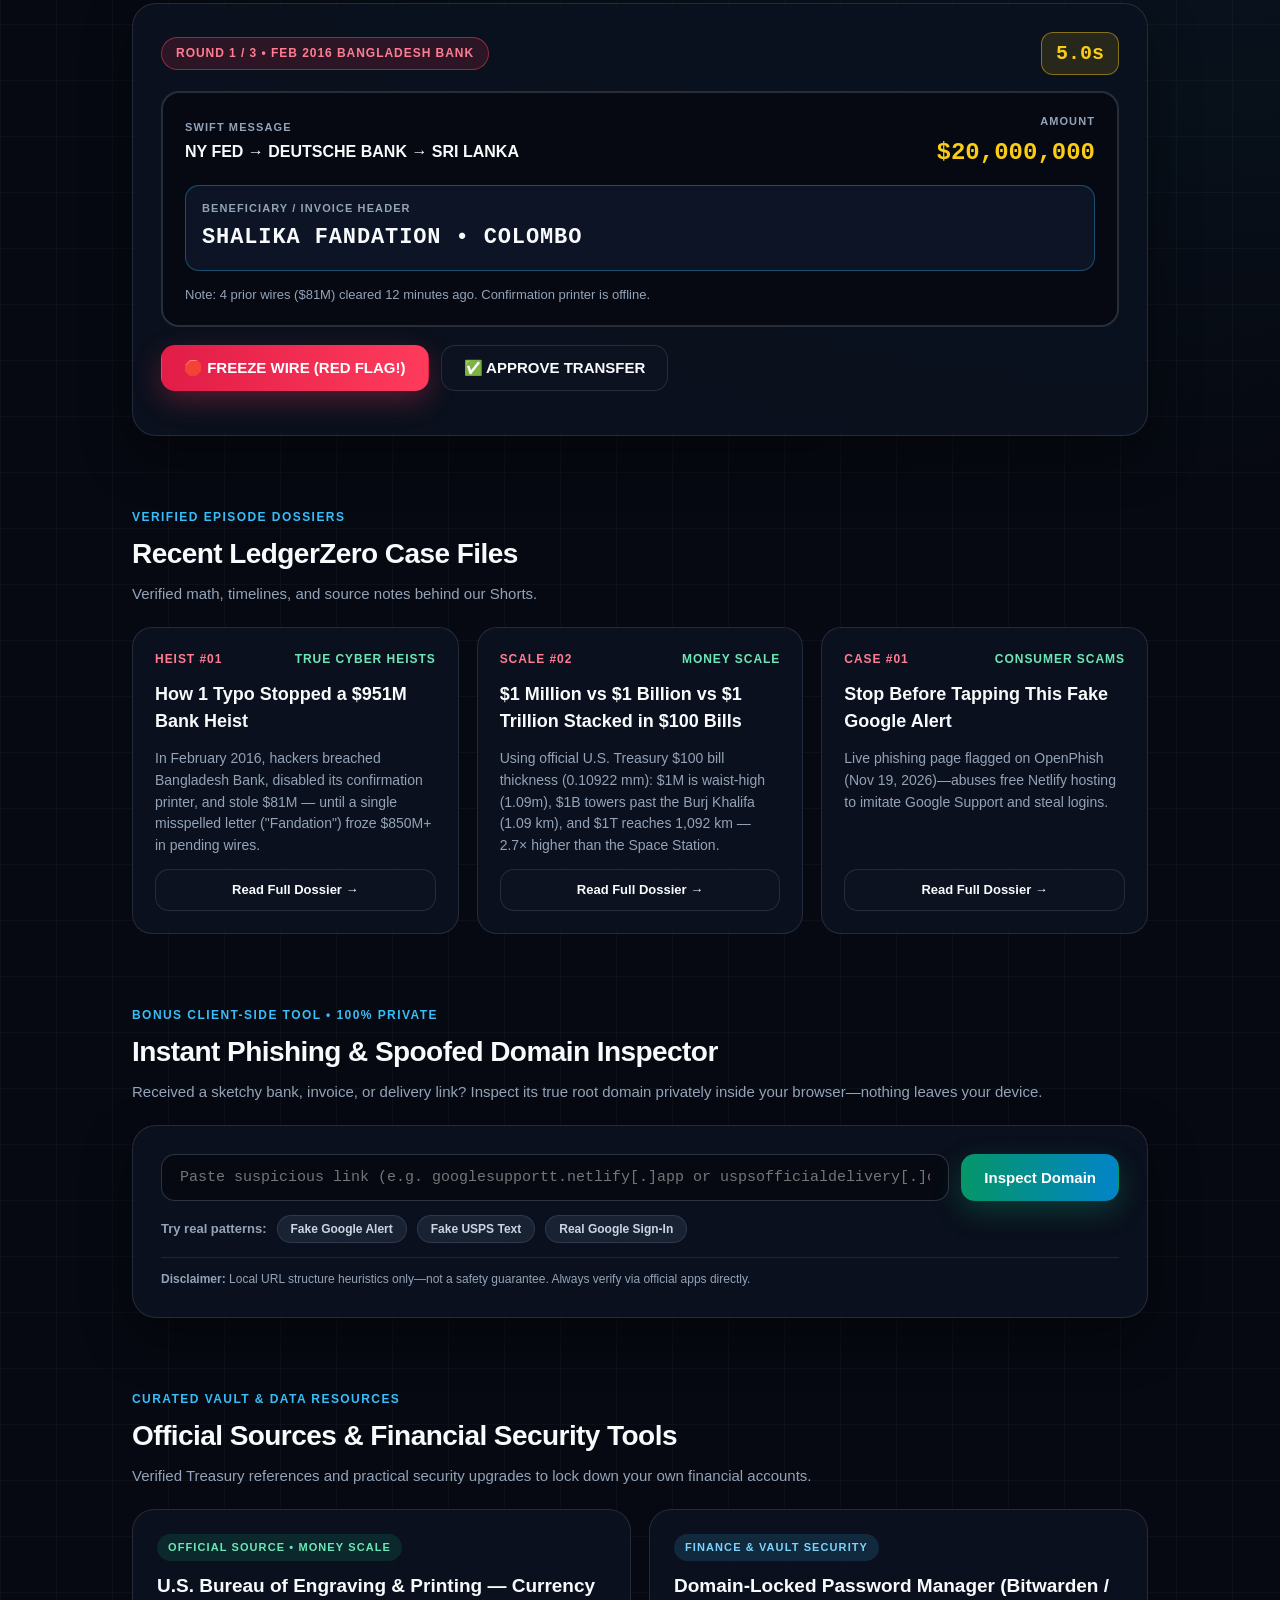
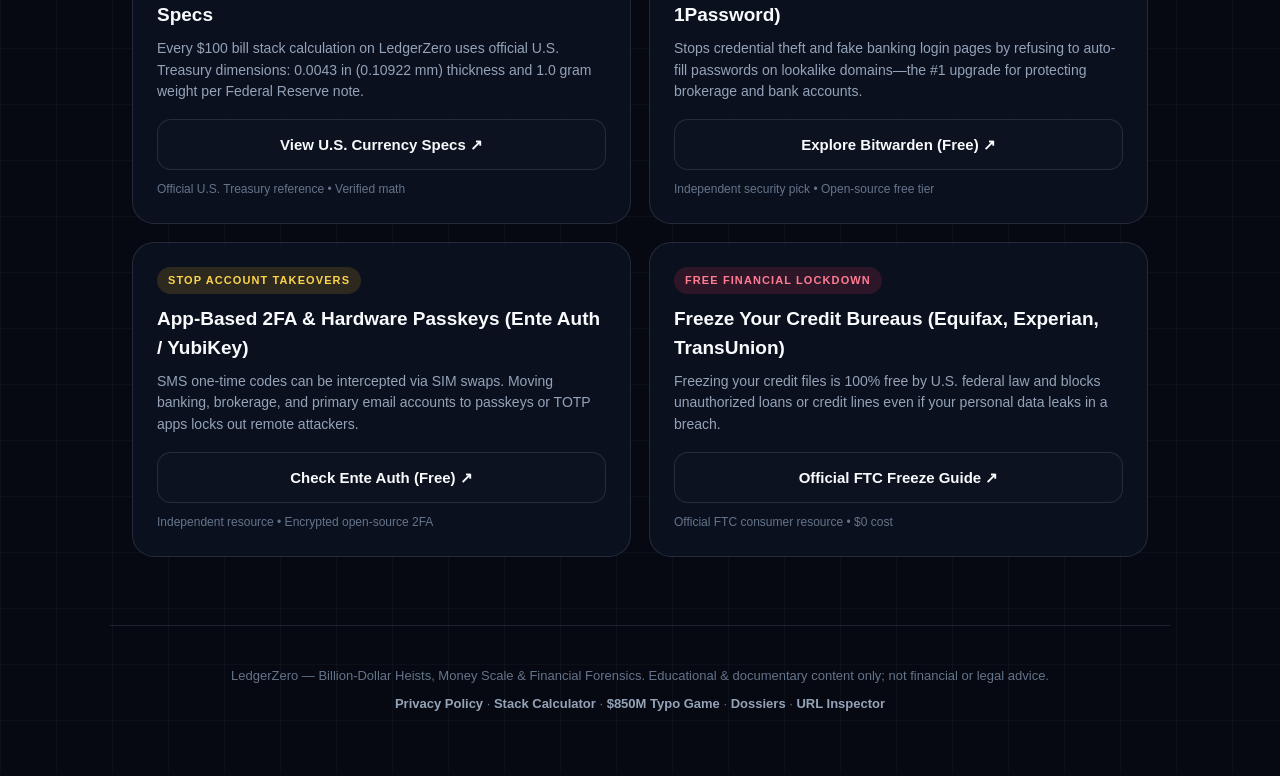
==== commit ea6fdbf3: "deploy: update LedgerZero hub (2026-11-20T12:10Z)" ====
--- a/index.html
+++ b/index.html
@@ -40,7 +40,7 @@
           <a href="#typo-game">$850M Typo Game</a>
           <a href="#dossiers">Dossiers</a>
           <a href="#inspector">URL Check</a>
-          <a href="#resources">Resources</a>
+          <a href="https://www.youtube.com/@TheLedgerZero" target="_blank" rel="noopener noreferrer" style="color: #ff7c92; font-weight: 800;">YouTube ↗</a>
         </nav>
       </div>
     </header>
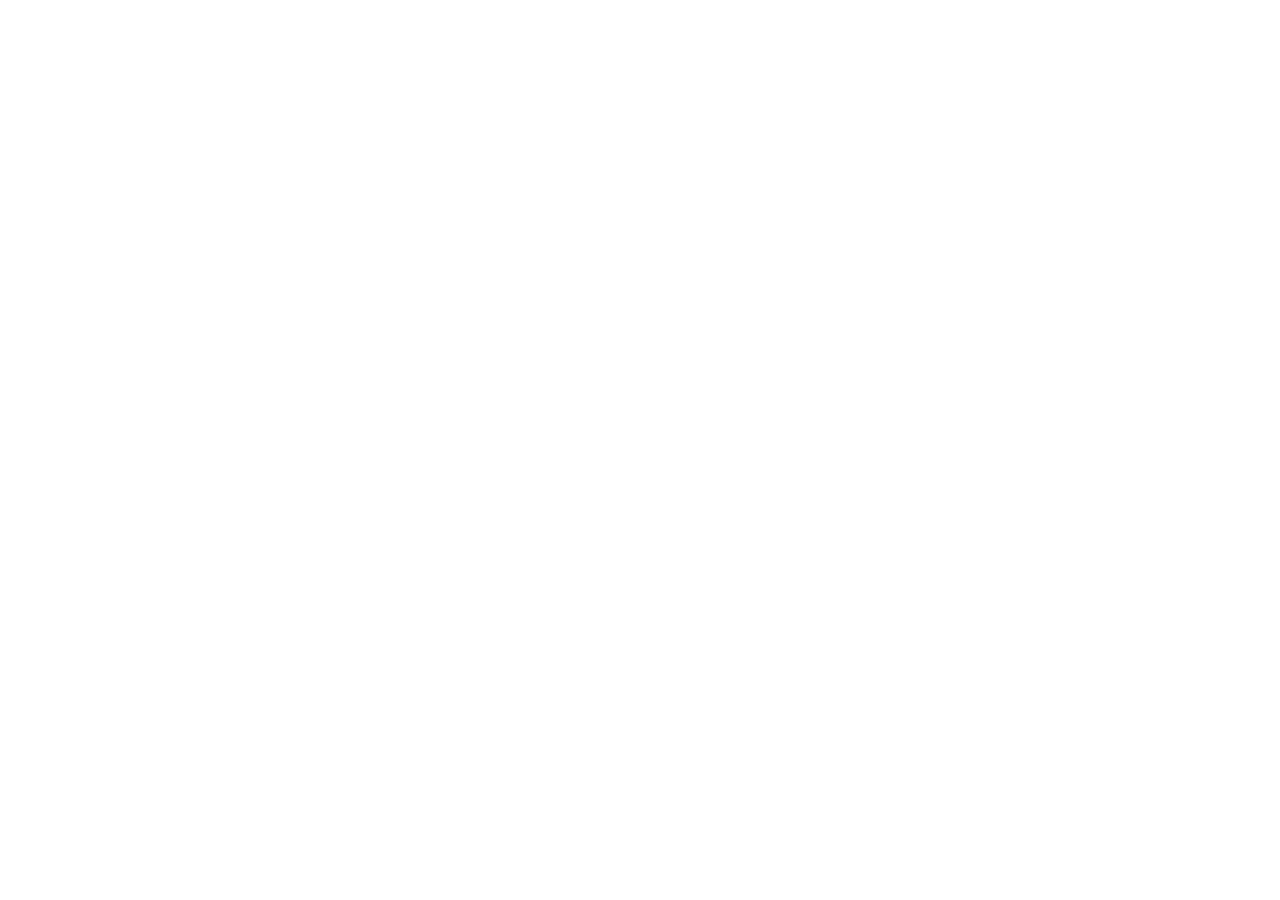
==== commit 6d7f0842: "Canonical redirect to https://ledgerzero.web.app to consolidate SEO authority" ====
--- a/index.html
+++ b/index.html
@@ -3,322 +3,15 @@
   <head>
     <meta charset="UTF-8" />
     <meta name="viewport" content="width=device-width, initial-scale=1.0" />
-    <title>LedgerZero — Billion-Dollar Heists, Money Scale Calculator &amp; Interactive Challenges</title>
-    <meta
-      name="description"
-      content="Calculate how tall any dollar amount stacks in $100 bills, test if you can spot the $850M bank heist typo in 5 seconds, and explore LedgerZero financial case dossiers."
-    />
-    <link rel="icon" type="image/svg+xml" href="./favicon.svg" />
-    <link rel="canonical" href="https://pratham1997.github.io/baitcheck-web/" />
-    <meta property="og:type" content="website" />
-    <meta property="og:site_name" content="LedgerZero" />
-    <meta property="og:title" content="LedgerZero — Billion-Dollar Heists &amp; Mind-Bending Money Scale" />
-    <meta
-      property="og:description"
-      content="Calculate how tall YOUR number stacks in $100 bills, play the 5-second $850M Bank Heist Typo Challenge, and read verified LedgerZero dossiers."
-    />
-    <meta property="og:url" content="https://pratham1997.github.io/baitcheck-web/" />
-    <meta property="og:image" content="https://pratham1997.github.io/baitcheck-web/og-card.png" />
-    <meta name="twitter:card" content="summary_large_image" />
-    <meta name="twitter:title" content="LedgerZero — Billion-Dollar Heists &amp; Money Scale" />
-    <meta
-      name="twitter:description"
-      content="Interactive $100 Bill Stack Calculator, $850M Typo Challenge, and true financial heist dossiers."
-    />
-    <meta name="twitter:image" content="https://pratham1997.github.io/baitcheck-web/og-card.png" />
-    <link rel="stylesheet" href="./styles.css" />
+    <title>LedgerZero — Moved to https://ledgerzero.web.app</title>
+    <link rel="canonical" href="https://ledgerzero.web.app/" />
+    <meta http-equiv="refresh" content="0; url=https://ledgerzero.web.app/" />
+    <script>window.location.replace('https://ledgerzero.web.app/' + window.location.search + window.location.hash);</script>
   </head>
-  <body>
-    <header class="nav">
-      <div class="container nav-inner">
-        <a href="#" class="brand">
-          <img src="./avatar.png" alt="LedgerZero" class="brand-logo" />
-          <span id="brand-name">LEDGERZERO</span>
-        </a>
-        <nav class="nav-links" aria-label="Primary">
-          <a href="#calculator">Stack Calculator</a>
-          <a href="#typo-game">$850M Typo Game</a>
-          <a href="#dossiers">Dossiers</a>
-          <a href="#inspector">URL Check</a>
-          <a href="https://www.youtube.com/@TheLedgerZero" target="_blank" rel="noopener noreferrer" style="color: #ff7c92; font-weight: 800;">YouTube ↗</a>
-        </nav>
-      </div>
-    </header>
-
-    <main class="container">
-      <!-- Primary Hero Above the Fold -->
-      <section class="hero">
-        <div class="hero-emblem">
-          <img src="./avatar.png" alt="LedgerZero Emblem" class="hero-avatar" />
-        </div>
-
-        <div class="pill pill-lz">BILLION-DOLLAR HEISTS • MIND-BENDING MONEY SCALE</div>
-        <h1>
-          See Money &amp; Heists Your <span>Brain Can't Picture</span>
-        </h1>
-        <p id="brand-tagline">
-          Test how tall any fortune stacks in real $100 bills, see if you can catch the $850M bank heist typo in 5 seconds,
-          and dig into the verified numbers behind every LedgerZero Short.
-        </p>
-
-        <!-- Primary Action / Newsletter Panel -->
-        <div id="newsletter" class="panel" style="max-width: 720px; margin: 0 auto 24px; text-align: left;">
-          <div id="newsletter-live-wrap">
-            <div class="section-kicker" style="color: #6ee7b7; margin-bottom: 8px;">
-              WEEKLY LEDGERZERO BRIEF • 1 WILD MONEY STORY EVERY WEEK
-            </div>
-            <form id="newsletter-form" class="newsletter-form" style="max-width: 100%;">
-              <input type="email" id="newsletter-email" required placeholder="Enter your email for weekly heist &amp; money dossiers..." />
-              <button type="submit" class="btn btn-primary">Join Free</button>
-              <label style="width: 100%; display: flex; align-items: flex-start; gap: 8px; font-size: 12px; color: #94a3b8; margin-top: 6px; cursor: pointer;">
-                <input type="checkbox" id="newsletter-consent" required style="margin-top: 2px; accent-color: #10b981;" />
-                <span>I consent to receive 1 weekly LedgerZero email. Unsubscribe in 1 click anytime. See our <a href="./privacy.html" style="color: #38bdf8;">Privacy Policy</a>.</span>
-              </label>
-              <div id="newsletter-msg" class="newsletter-msg"></div>
-            </form>
-          </div>
-
-          <div id="newsletter-instant-wrap" style="display: none;">
-            <div class="section-kicker" style="color: #6ee7b7; margin-bottom: 6px;">
-              INTERACTIVE LEDGERZERO LAB • FREE TOOLS FROM OUR SHORTS
-            </div>
-            <p style="font-size: 15px; color: #e2e8f0; margin: 0 0 16px; max-width: 100%;">
-              Just watched a LedgerZero Short? Plug your own number into the live $100 Bill Stack Calculator or try the 5-second $850M Bank Heist Typo Challenge below.
-            </p>
-            <div style="display: flex; gap: 12px; flex-wrap: wrap;">
-              <a href="#calculator" class="btn btn-primary">Calculate Your Cash Stack →</a>
-              <a href="#typo-game" class="btn btn-secondary">Play $850M Typo Game</a>
-              <button type="button" id="share-hub-btn" class="btn btn-secondary">Share Hub</button>
-            </div>
-            <div id="share-hub-msg" class="newsletter-msg"></div>
-          </div>
-        </div>
-
-        <div class="hero-actions" id="hero-secondary-actions">
-          <a href="#calculator" class="btn btn-secondary">$100 Bill Stack Calculator</a>
-          <a href="#typo-game" class="btn btn-secondary">5-Second $850M Typo Challenge</a>
-          <a href="#dossiers" class="btn btn-secondary">Browse Episode Dossiers</a>
-        </div>
-      </section>
-
-      <!-- Viral Interactive Engine #1: Live $100 Bill Stack Calculator -->
-      <section id="calculator" class="section">
-        <div class="section-header">
-          <div>
-            <div class="section-kicker" style="color: #6ee7b7;">INTERACTIVE VISUALIZER • OFFICIAL U.S. TREASURY MATH</div>
-            <h2>How Tall Is Your Number in $100 Bills?</h2>
-            <p class="section-sub">
-              Based on official U.S. BEP note specs (0.10922 mm thick, 1.0 gram each). Type any amount—or tap a preset—to see where it lands from waist-high to outer space.
-            </p>
-          </div>
-        </div>
-
-        <div class="panel calc-panel">
-          <form id="calc-form" class="url-form">
-            <input
-              id="calc-input"
-              class="url-input"
-              type="text"
-              inputmode="decimal"
-              value="1000000000"
-              placeholder="Enter any USD amount (e.g. 1000000, 951M, 300B, 36T)"
-              autocomplete="off"
-            />
-            <button type="submit" class="btn btn-primary">Calculate Stack</button>
-            <button type="button" id="share-calc-btn" class="btn btn-secondary">Share Result</button>
-          </form>
-
-          <div class="sample-row">
-            <span class="sample-label">Viral presets:</span>
-            <button type="button" class="chip calc-preset" data-amount="65000">Avg Salary ($65K)</button>
-            <button type="button" class="chip calc-preset" data-amount="1000000">$1 Million</button>
-            <button type="button" class="chip calc-preset" data-amount="951000000">Bank Heist ($951M)</button>
-            <button type="button" class="chip calc-preset" data-amount="1000000000">$1 Billion</button>
-            <button type="button" class="chip calc-preset" data-amount="300000000000">Elon (~$300B)</button>
-            <button type="button" class="chip calc-preset" data-amount="1000000000000">$1 Trillion</button>
-            <button type="button" class="chip calc-preset" data-amount="36000000000000">US Debt ($36T)</button>
-          </div>
-
-          <div id="share-calc-msg" class="newsletter-msg"></div>
-
-          <div id="calc-output" class="calc-output" aria-live="polite">
-            <div class="calc-stats-grid">
-              <div class="calc-stat-card">
-                <small>STACK HEIGHT</small>
-                <div id="calc-height" class="calc-big-val">1.09 km</div>
-                <div id="calc-height-sub" class="calc-sub-val">1,092.2 meters</div>
-              </div>
-              <div class="calc-stat-card">
-                <small>LANDMARK COMPARISON</small>
-                <div id="calc-landmark" class="calc-big-val" style="color: #38bdf8;">1.32× Burj Khalifa</div>
-                <div id="calc-landmark-sub" class="calc-sub-val">Towers past the world's tallest skyscraper (828m)</div>
-              </div>
-              <div class="calc-stat-card">
-                <small>TOTAL WEIGHT</small>
-                <div id="calc-weight" class="calc-big-val" style="color: #facc15;">10.0 metric tons</div>
-                <div id="calc-weight-sub" class="calc-sub-val">10,000,000 crisp $100 bills</div>
-              </div>
-            </div>
-
-            <!-- Logarithmic Visual Scale Ladder -->
-            <div class="scale-ladder">
-              <div class="scale-ladder-header">
-                <span>ALTITUDE LADDER (LOG SCALE)</span>
-                <span id="calc-tier-pill" class="scale-tier-pill">CITY SKYLINE BREACH</span>
-              </div>
-              <div class="scale-track">
-                <div id="calc-bar-fill" class="scale-bar-fill"></div>
-              </div>
-              <div class="scale-milestones">
-                <span>Waist (1.1m)</span>
-                <span>Eiffel (330m)</span>
-                <span>Burj (828m)</span>
-                <span>Everest (8.8km)</span>
-                <span>ISS (408km)</span>
-                <span>Moon (384K km)</span>
-              </div>
-            </div>
-          </div>
-        </div>
-      </section>
-
-      <!-- Viral Interactive Engine #2: 5-Second $850M Typo Challenge -->
-      <section id="typo-game" class="section">
-        <div class="section-header">
-          <div>
-            <div class="section-kicker" style="color: #ff7c92;">PLAYABLE COMPLIANCE CHALLENGE • 3 REAL CASES</div>
-            <h2>Would You Have Stopped the $850M Heist?</h2>
-            <p class="section-sub">
-              You're the night compliance analyst. Inspect each high-value wire transfer and decide in 5 seconds: <strong>Approve</strong> or <strong>Freeze</strong>.
-            </p>
-          </div>
-        </div>
-
-        <div class="panel" id="typo-game-panel">
-          <div class="game-top-bar">
-            <span id="game-round-label" class="game-badge">ROUND 1 / 3 • FEB 2016 BANGLADESH BANK</span>
-            <span id="game-timer" class="game-timer">5.0s</span>
-          </div>
-
-          <div id="game-wire-card" class="wire-card">
-            <div class="wire-row">
-              <div>
-                <small>SWIFT MESSAGE</small>
-                <div id="game-wire-route" class="wire-val">NY FED → DEUTSCHE BANK → SRI LANKA</div>
-              </div>
-              <div style="text-align: right;">
-                <small>AMOUNT</small>
-                <div id="game-wire-amount" class="wire-amt">$20,000,000</div>
-              </div>
-            </div>
-            <div class="wire-beneficiary-box">
-              <small>BENEFICIARY / INVOICE HEADER</small>
-              <code id="game-wire-text">SHALIKA FANDATION • COLOMBO</code>
-            </div>
-            <div id="game-wire-meta" class="wire-meta">Note: 4 prior wires ($81M) cleared 12 minutes ago.</div>
-          </div>
-
-          <div class="game-actions" id="game-actions">
-            <button type="button" id="game-btn-freeze" class="btn btn-danger-solid">🛑 FREEZE WIRE (RED FLAG!)</button>
-            <button type="button" id="game-btn-approve" class="btn btn-secondary">✅ APPROVE TRANSFER</button>
-          </div>
-
-          <div id="game-feedback" class="url-result" aria-live="polite"></div>
-
-          <div style="margin-top: 16px; display: flex; gap: 12px; flex-wrap: wrap; align-items: center;">
-            <button type="button" id="game-next-btn" class="btn btn-primary" style="display: none;">Next Wire →</button>
-            <button type="button" id="game-restart-btn" class="btn btn-secondary" style="display: none;">Play Again</button>
-            <button type="button" id="game-share-btn" class="btn btn-secondary" style="display: none;">Challenge a Friend</button>
-            <span id="game-share-msg" class="newsletter-msg" style="width: auto; margin-top: 0;"></span>
-          </div>
-        </div>
-      </section>
-
-      <!-- Auto-synced Episode Dossiers Archive -->
-      <section id="dossiers" class="section">
-        <div class="section-header">
-          <div>
-            <div class="section-kicker">VERIFIED EPISODE DOSSIERS</div>
-            <h2>Recent LedgerZero Case Files</h2>
-            <p class="section-sub">
-              Verified math, timelines, and source notes behind our Shorts.
-            </p>
-          </div>
-        </div>
-        <div id="case-files-grid" class="cards-grid"></div>
-      </section>
-
-      <!-- Bonus Security Tool: Client-Side Phishing URL Inspector -->
-      <section id="inspector" class="section">
-        <div class="section-header">
-          <div>
-            <div class="section-kicker">BONUS CLIENT-SIDE TOOL • 100% PRIVATE</div>
-            <h2>Instant Phishing &amp; Spoofed Domain Inspector</h2>
-            <p class="section-sub">
-              Received a sketchy bank, invoice, or delivery link? Inspect its true root domain privately inside your browser—nothing leaves your device.
-            </p>
-          </div>
-        </div>
-        <div class="panel">
-          <form id="url-form" class="url-form">
-            <input
-              id="url-input"
-              class="url-input"
-              type="text"
-              placeholder="Paste suspicious link (e.g. googlesupportt.netlify[.]app or uspsofficialdelivery[.]com)"
-              autocomplete="off"
-              spellcheck="false"
-            />
-            <button type="submit" class="btn btn-primary">Inspect Domain</button>
-          </form>
-
-          <div class="sample-row">
-            <span class="sample-label">Try real patterns:</span>
-            <button type="button" class="chip" data-sample="googlesupportt.netlify[.]app">Fake Google Alert</button>
-            <button type="button" class="chip" data-sample="uspsofficialdelivery[.]com">Fake USPS Text</button>
-            <button type="button" class="chip" data-sample="https://accounts.google.com/signin">Real Google Sign-In</button>
-          </div>
-
-          <p style="font-size: 12px; color: #94a3b8; margin-top: 14px; border-top: 1px solid rgba(148,163,184,0.14); padding-top: 12px;">
-            <strong>Disclaimer:</strong> Local URL structure heuristics only—not a safety guarantee. Always verify via official apps directly.
-          </p>
-
-          <div id="url-result" class="url-result" aria-live="polite"></div>
-        </div>
-      </section>
-
-      <!-- High-RPM Finance & Digital Vault Resources -->
-      <section id="resources" class="section">
-        <div class="section-header">
-          <div>
-            <div class="section-kicker">CURATED VAULT &amp; DATA RESOURCES</div>
-            <h2>Official Sources &amp; Financial Security Tools</h2>
-            <p class="section-sub">
-              Verified Treasury references and practical security upgrades to lock down your own financial accounts.
-            </p>
-          </div>
-        </div>
-
-        <div id="disclosure-banner" class="disclosure" style="display: none;"></div>
-        <div id="affiliate-cards" class="cards-grid"></div>
-      </section>
-    </main>
-
-    <footer class="footer container">
-      <p>
-        LedgerZero — Billion-Dollar Heists, Money Scale &amp; Financial Forensics. Educational &amp; documentary content only; not financial or legal advice.
-      </p>
-      <p style="margin-top: 8px;">
-        <a href="./privacy.html" class="footer-link">Privacy Policy</a> ·
-        <a href="#calculator" class="footer-link">Stack Calculator</a> ·
-        <a href="#typo-game" class="footer-link">$850M Typo Game</a> ·
-        <a href="#dossiers" class="footer-link">Dossiers</a> ·
-        <a href="#inspector" class="footer-link">URL Inspector</a>
-      </p>
-    </footer>
-
-    <script src="./config.js"></script>
-    <script src="./episodes-data.js"></script>
-    <script src="./app.js"></script>
+  <body style="background:#040814;color:#f8fafc;font-family:system-ui,sans-serif;display:grid;place-items:center;min-height:100vh;text-align:center;">
+    <div>
+      <h1>LedgerZero has moved to <a href="https://ledgerzero.web.app/" style="color:#6ee7b7;">ledgerzero.web.app</a></h1>
+      <p><a href="https://www.youtube.com/@TheLedgerZero" style="color:#ff7c92;">Watch Shorts on @TheLedgerZero ↗</a></p>
+    </div>
   </body>
 </html>
